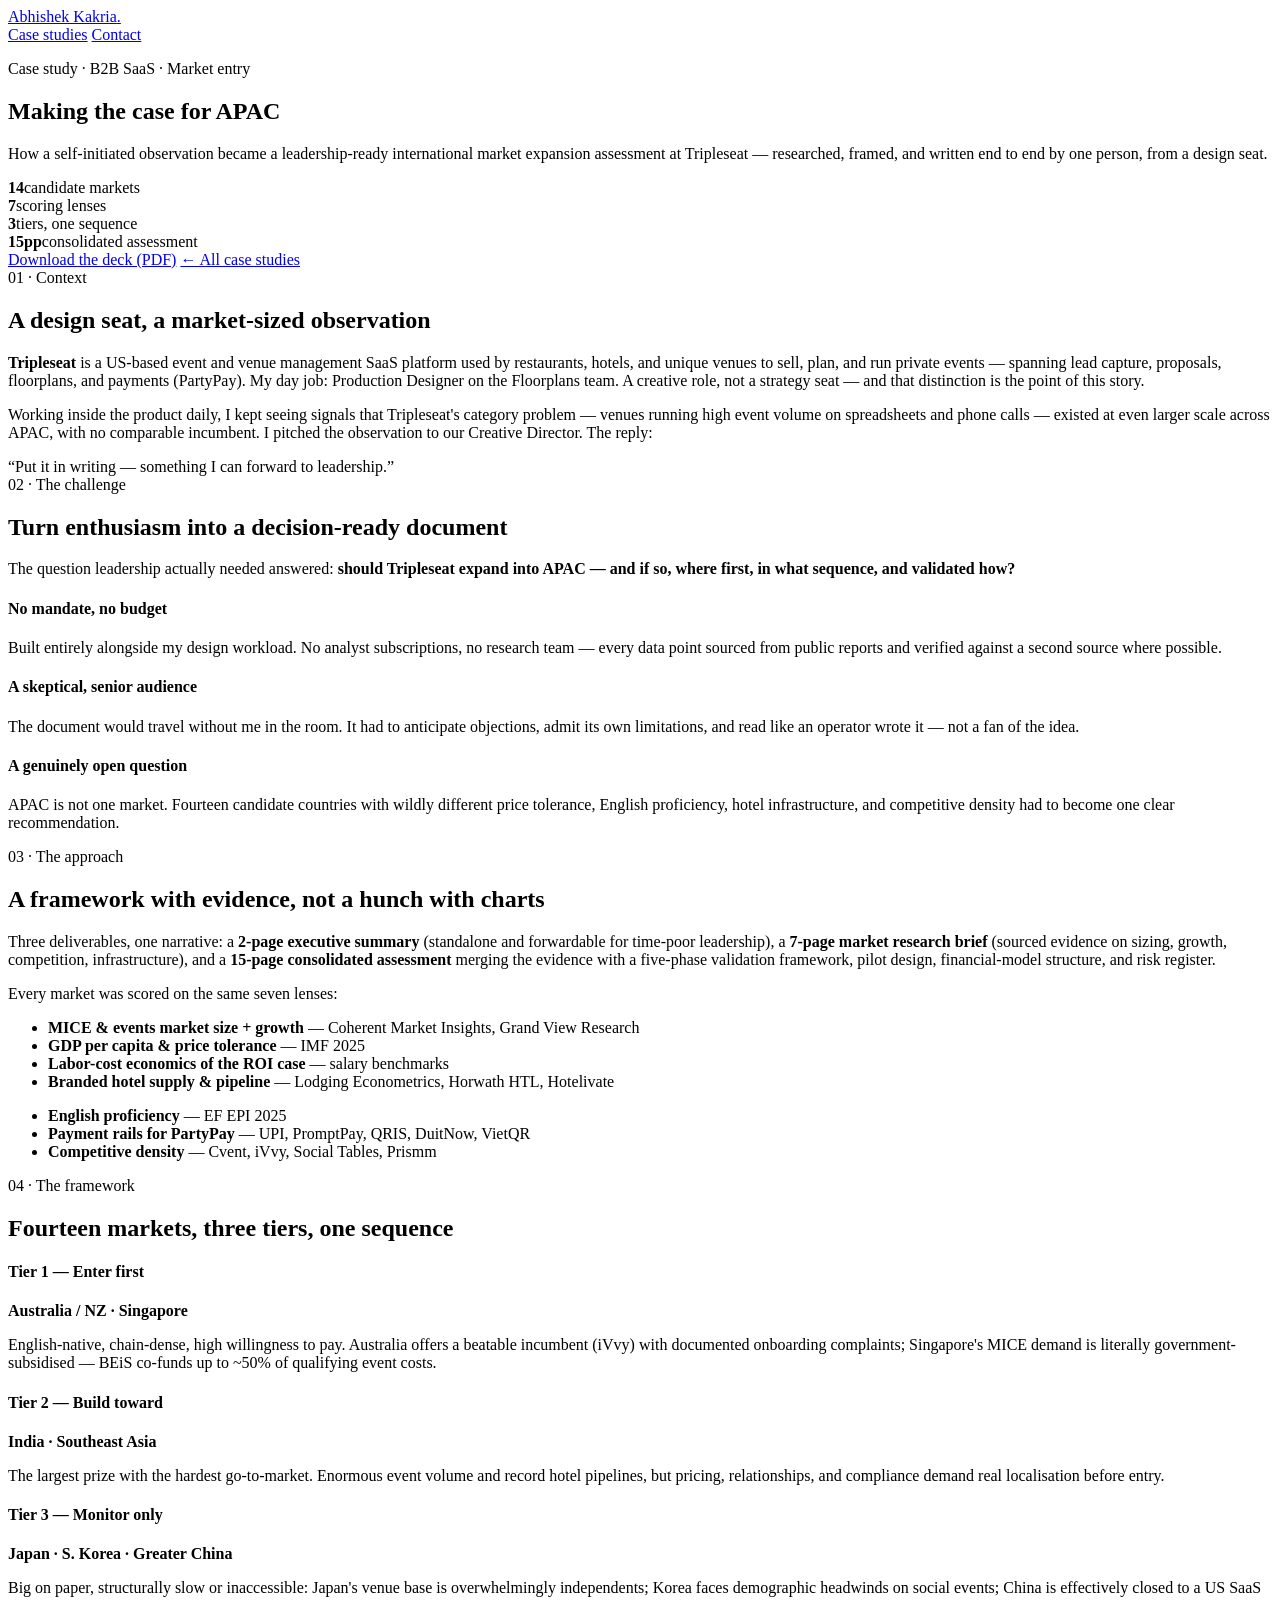
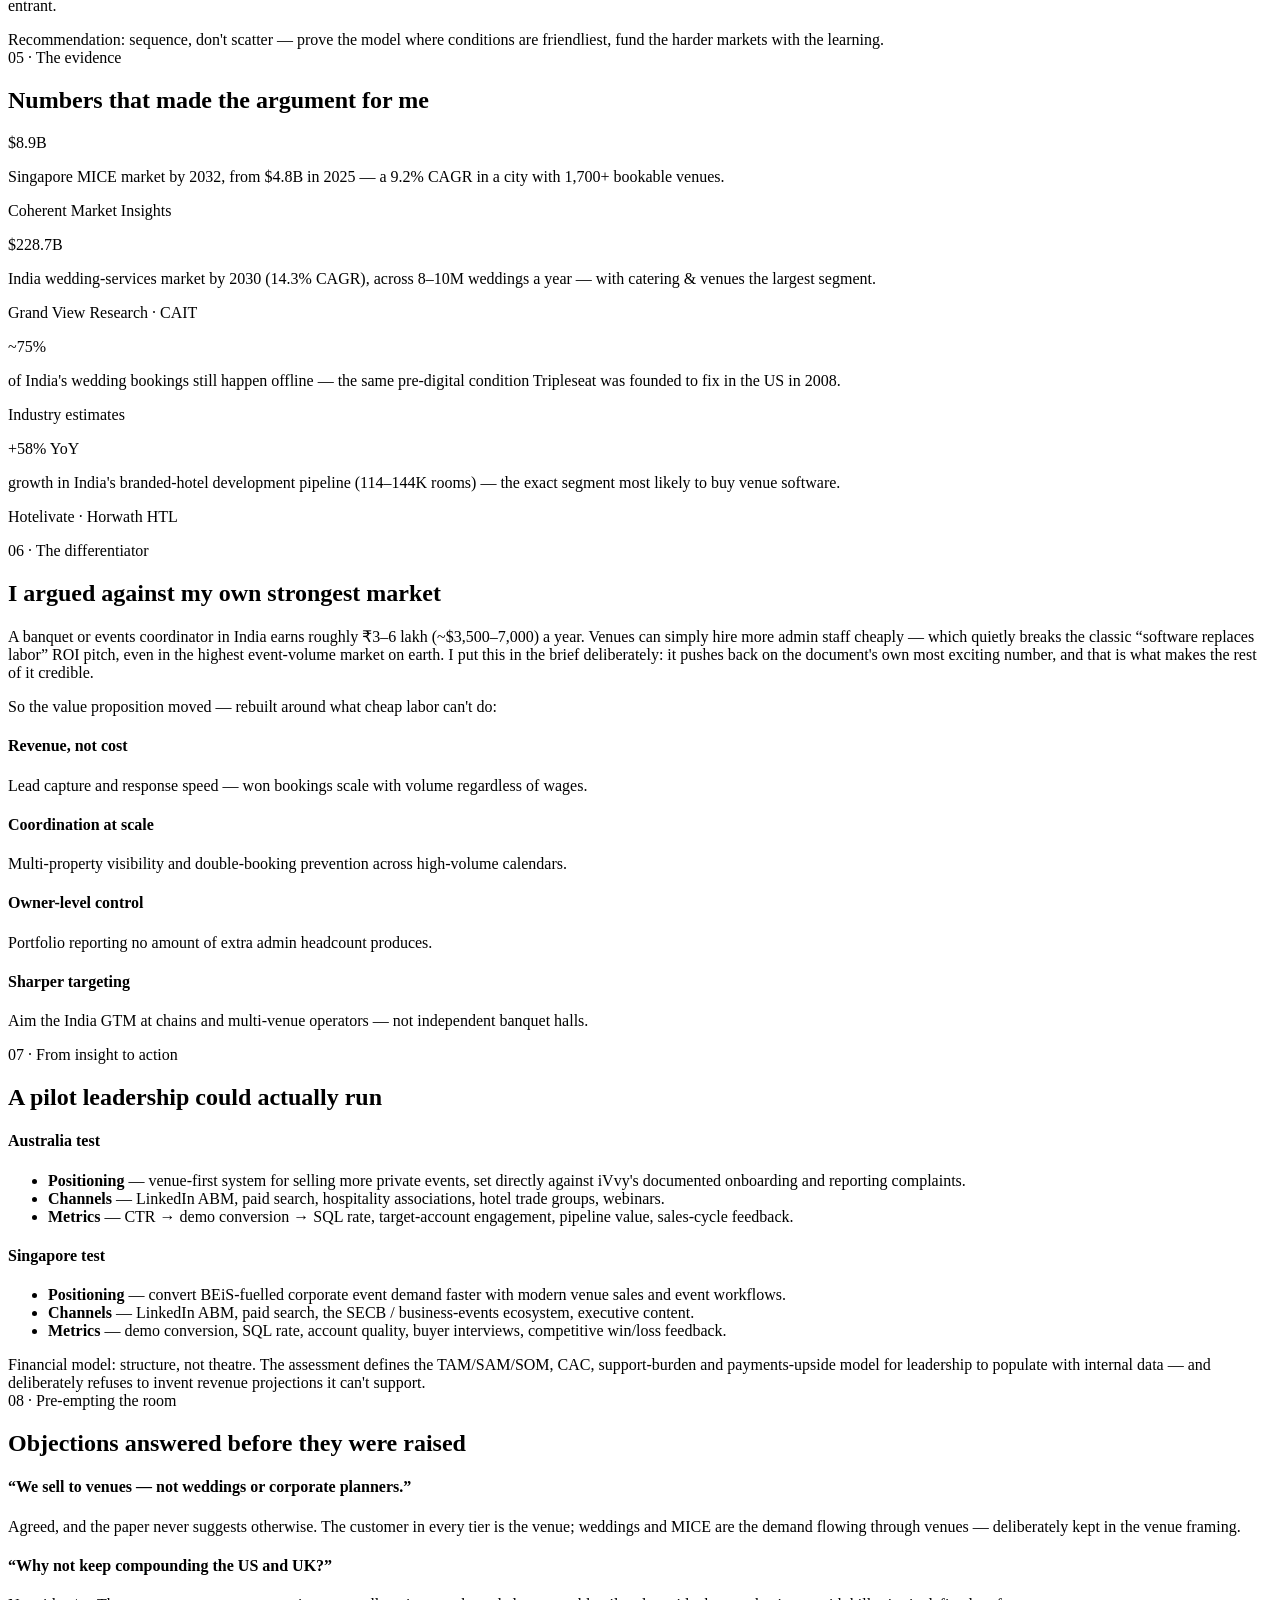
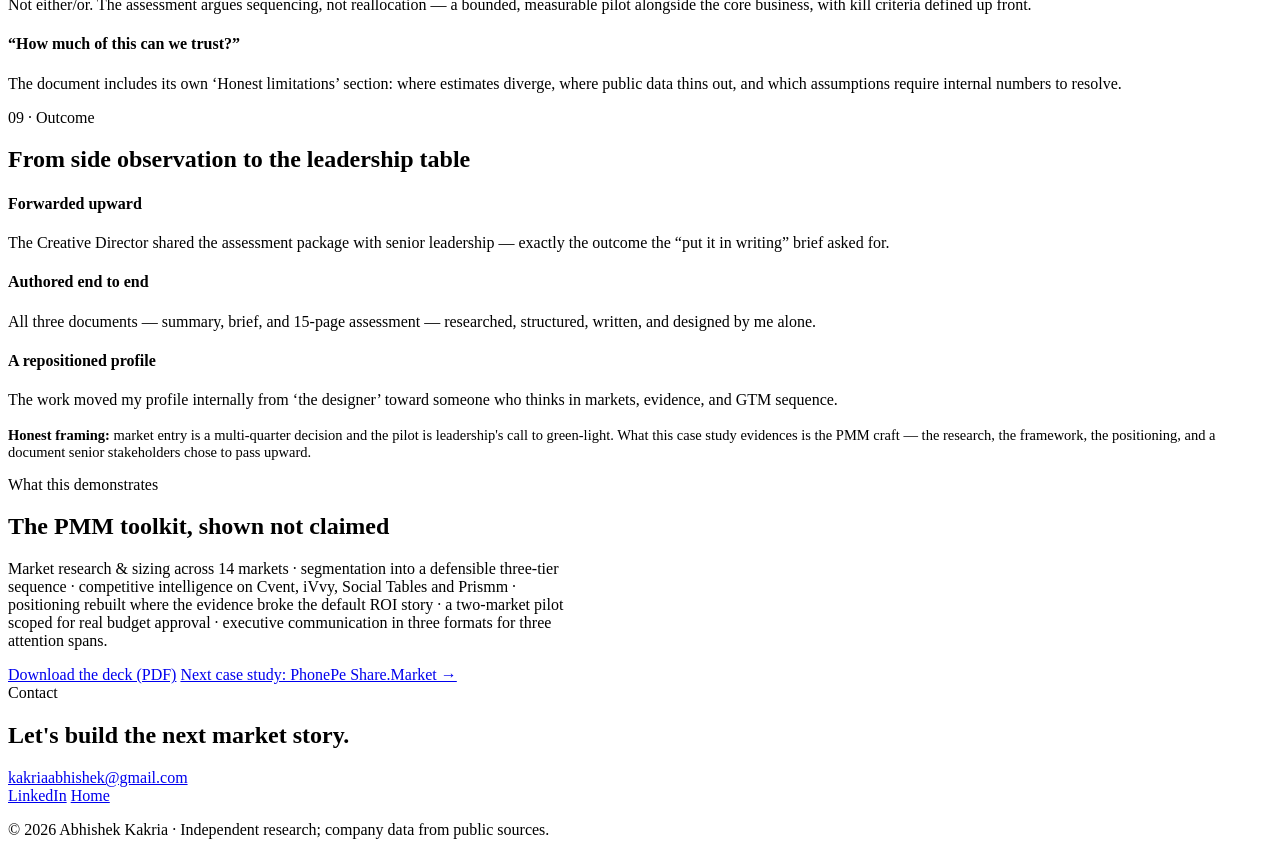
==== apac-expansion.html @ cd938153 "Add files via upload" ====
<!DOCTYPE html>
<html lang="en">
<head>
<meta charset="UTF-8" />
<meta name="viewport" content="width=device-width, initial-scale=1.0" />
<title>Making the Case for APAC — Case Study · Abhishek Kakria</title>
<meta name="description" content="How a self-initiated observation became a leadership-ready APAC market expansion assessment at Tripleseat — a product marketing case study." />
<link rel="preconnect" href="https://fonts.googleapis.com" />
<link rel="preconnect" href="https://fonts.gstatic.com" crossorigin />
<link href="https://fonts.googleapis.com/css2?family=Fraunces:ital,opsz,wght@0,9..144,500;0,9..144,600;0,9..144,700;1,9..144,500&family=Public+Sans:wght@400;600;700&display=swap" rel="stylesheet" />
<link rel="stylesheet" href="../css/style.css" />
</head>
<body class="apac-page">

<header class="site">
  <div class="wrap">
    <a class="wordmark" href="../index.html">Abhishek Kakria<span>.</span></a>
    <nav class="main" aria-label="Main">
      <a href="../index.html#work">Case studies</a>
      <a href="../index.html#contact">Contact</a>
    </nav>
  </div>
</header>

<main>

  <section class="cs-hero apac">
    <div class="wrap">
      <p class="eyebrow">Case study · B2B SaaS · Market entry</p>
      <h1>Making the case for APAC</h1>
      <p class="sub">
        How a self-initiated observation became a leadership-ready international market
        expansion assessment at Tripleseat — researched, framed, and written end to end
        by one person, from a design seat.
      </p>
      <div class="facts">
        <div><b>14</b><span>candidate markets</span></div>
        <div><b>7</b><span>scoring lenses</span></div>
        <div><b>3</b><span>tiers, one sequence</span></div>
        <div><b>15pp</b><span>consolidated assessment</span></div>
      </div>
    </div>
  </section>

  <div class="wrap cs-bar">
    <a class="btn solid" href="../assets/APAC_Expansion_Case_Study.pdf">Download the deck (PDF)</a>
    <a class="btn ghost" href="../index.html#work">← All case studies</a>
  </div>

  <section class="cs-section">
    <div class="wrap">
      <span class="eyebrow">01 · Context</span>
      <h2>A design seat, a market-sized observation</h2>
      <p>
        <strong>Tripleseat</strong> is a US-based event and venue management SaaS platform used by
        restaurants, hotels, and unique venues to sell, plan, and run private events —
        spanning lead capture, proposals, floorplans, and payments (PartyPay).
        My day job: Production Designer on the Floorplans team. A creative role,
        not a strategy seat — and that distinction is the point of this story.
      </p>
      <p>
        Working inside the product daily, I kept seeing signals that Tripleseat's category
        problem — venues running high event volume on spreadsheets and phone calls —
        existed at even larger scale across APAC, with no comparable incumbent.
        I pitched the observation to our Creative Director. The reply:
      </p>
      <div class="callout">“Put it in writing — something I can forward to leadership.”</div>
    </div>
  </section>

  <section class="cs-section">
    <div class="wrap">
      <span class="eyebrow">02 · The challenge</span>
      <h2>Turn enthusiasm into a decision-ready document</h2>
      <p>
        The question leadership actually needed answered: <strong>should Tripleseat expand into
        APAC — and if so, where first, in what sequence, and validated how?</strong>
      </p>
      <div class="grid-3">
        <div class="card">
          <h4>No mandate, no budget</h4>
          <p>Built entirely alongside my design workload. No analyst subscriptions, no research
          team — every data point sourced from public reports and verified against a second
          source where possible.</p>
        </div>
        <div class="card">
          <h4>A skeptical, senior audience</h4>
          <p>The document would travel without me in the room. It had to anticipate objections,
          admit its own limitations, and read like an operator wrote it — not a fan of the idea.</p>
        </div>
        <div class="card">
          <h4>A genuinely open question</h4>
          <p>APAC is not one market. Fourteen candidate countries with wildly different price
          tolerance, English proficiency, hotel infrastructure, and competitive density had to
          become one clear recommendation.</p>
        </div>
      </div>
    </div>
  </section>

  <section class="cs-section">
    <div class="wrap">
      <span class="eyebrow">03 · The approach</span>
      <h2>A framework with evidence, not a hunch with charts</h2>
      <p>
        Three deliverables, one narrative: a <strong>2-page executive summary</strong> (standalone and
        forwardable for time-poor leadership), a <strong>7-page market research brief</strong> (sourced
        evidence on sizing, growth, competition, infrastructure), and a <strong>15-page consolidated
        assessment</strong> merging the evidence with a five-phase validation framework, pilot design,
        financial-model structure, and risk register.
      </p>
      <p>Every market was scored on the same seven lenses:</p>
      <div class="grid-2">
        <div class="card"><ul>
          <li><strong>MICE &amp; events market size + growth</strong> — Coherent Market Insights, Grand View Research</li>
          <li><strong>GDP per capita &amp; price tolerance</strong> — IMF 2025</li>
          <li><strong>Labor-cost economics of the ROI case</strong> — salary benchmarks</li>
          <li><strong>Branded hotel supply &amp; pipeline</strong> — Lodging Econometrics, Horwath HTL, Hotelivate</li>
        </ul></div>
        <div class="card"><ul>
          <li><strong>English proficiency</strong> — EF EPI 2025</li>
          <li><strong>Payment rails for PartyPay</strong> — UPI, PromptPay, QRIS, DuitNow, VietQR</li>
          <li><strong>Competitive density</strong> — Cvent, iVvy, Social Tables, Prismm</li>
        </ul></div>
      </div>
    </div>
  </section>

  <section class="cs-section">
    <div class="wrap">
      <span class="eyebrow">04 · The framework</span>
      <h2>Fourteen markets, three tiers, one sequence</h2>
      <div class="grid-3">
        <div class="band t1">
          <h4>Tier 1 — Enter first</h4>
          <b>Australia / NZ · Singapore</b>
          <p>English-native, chain-dense, high willingness to pay. Australia offers a beatable
          incumbent (iVvy) with documented onboarding complaints; Singapore's MICE demand is
          literally government-subsidised — BEiS co-funds up to ~50% of qualifying event costs.</p>
        </div>
        <div class="band t2">
          <h4>Tier 2 — Build toward</h4>
          <b>India · Southeast Asia</b>
          <p>The largest prize with the hardest go-to-market. Enormous event volume and record
          hotel pipelines, but pricing, relationships, and compliance demand real localisation
          before entry.</p>
        </div>
        <div class="band t3">
          <h4>Tier 3 — Monitor only</h4>
          <b>Japan · S. Korea · Greater China</b>
          <p>Big on paper, structurally slow or inaccessible: Japan's venue base is overwhelmingly
          independents; Korea faces demographic headwinds on social events; China is effectively
          closed to a US SaaS entrant.</p>
        </div>
      </div>
      <div class="callout">
        Recommendation: sequence, don't scatter — prove the model where conditions are
        friendliest, fund the harder markets with the learning.
      </div>
    </div>
  </section>

  <section class="cs-section">
    <div class="wrap">
      <span class="eyebrow">05 · The evidence</span>
      <h2>Numbers that made the argument for me</h2>
      <div class="grid-2">
        <div class="card">
          <span class="k">$8.9B</span>
          <p>Singapore MICE market by 2032, from $4.8B in 2025 — a 9.2% CAGR in a city with
          1,700+ bookable venues.</p>
          <p class="src">Coherent Market Insights</p>
        </div>
        <div class="card">
          <span class="k">$228.7B</span>
          <p>India wedding-services market by 2030 (14.3% CAGR), across 8–10M weddings a year —
          with catering &amp; venues the largest segment.</p>
          <p class="src">Grand View Research · CAIT</p>
        </div>
        <div class="card">
          <span class="k">~75%</span>
          <p>of India's wedding bookings still happen offline — the same pre-digital condition
          Tripleseat was founded to fix in the US in 2008.</p>
          <p class="src">Industry estimates</p>
        </div>
        <div class="card">
          <span class="k">+58% YoY</span>
          <p>growth in India's branded-hotel development pipeline (114–144K rooms) — the exact
          segment most likely to buy venue software.</p>
          <p class="src">Hotelivate · Horwath HTL</p>
        </div>
      </div>
    </div>
  </section>

  <section class="cs-section">
    <div class="wrap">
      <span class="eyebrow">06 · The differentiator</span>
      <h2>I argued against my own strongest market</h2>
      <p>
        A banquet or events coordinator in India earns roughly ₹3–6 lakh (~$3,500–7,000) a year.
        Venues can simply hire more admin staff cheaply — which quietly breaks the classic
        “software replaces labor” ROI pitch, even in the highest event-volume market on earth.
        I put this in the brief deliberately: it pushes back on the document's own most exciting
        number, and that is what makes the rest of it credible.
      </p>
      <p>So the value proposition moved — rebuilt around what cheap labor can't do:</p>
      <div class="grid-2">
        <div class="card"><h4>Revenue, not cost</h4><p>Lead capture and response speed — won bookings scale with volume regardless of wages.</p></div>
        <div class="card"><h4>Coordination at scale</h4><p>Multi-property visibility and double-booking prevention across high-volume calendars.</p></div>
        <div class="card"><h4>Owner-level control</h4><p>Portfolio reporting no amount of extra admin headcount produces.</p></div>
        <div class="card"><h4>Sharper targeting</h4><p>Aim the India GTM at chains and multi-venue operators — not independent banquet halls.</p></div>
      </div>
    </div>
  </section>

  <section class="cs-section">
    <div class="wrap">
      <span class="eyebrow">07 · From insight to action</span>
      <h2>A pilot leadership could actually run</h2>
      <div class="grid-2">
        <div class="card">
          <h4>Australia test</h4>
          <ul>
            <li><strong>Positioning</strong> — venue-first system for selling more private events, set directly against iVvy's documented onboarding and reporting complaints.</li>
            <li><strong>Channels</strong> — LinkedIn ABM, paid search, hospitality associations, hotel trade groups, webinars.</li>
            <li><strong>Metrics</strong> — CTR → demo conversion → SQL rate, target-account engagement, pipeline value, sales-cycle feedback.</li>
          </ul>
        </div>
        <div class="card">
          <h4>Singapore test</h4>
          <ul>
            <li><strong>Positioning</strong> — convert BEiS-fuelled corporate event demand faster with modern venue sales and event workflows.</li>
            <li><strong>Channels</strong> — LinkedIn ABM, paid search, the SECB / business-events ecosystem, executive content.</li>
            <li><strong>Metrics</strong> — demo conversion, SQL rate, account quality, buyer interviews, competitive win/loss feedback.</li>
          </ul>
        </div>
      </div>
      <div class="callout">
        Financial model: structure, not theatre. The assessment defines the TAM/SAM/SOM, CAC,
        support-burden and payments-upside model for leadership to populate with internal data —
        and deliberately refuses to invent revenue projections it can't support.
      </div>
    </div>
  </section>

  <section class="cs-section">
    <div class="wrap">
      <span class="eyebrow">08 · Pre-empting the room</span>
      <h2>Objections answered before they were raised</h2>
      <div class="grid-3">
        <div class="card">
          <h4>“We sell to venues — not weddings or corporate planners.”</h4>
          <p>Agreed, and the paper never suggests otherwise. The customer in every tier is the
          venue; weddings and MICE are the demand flowing through venues — deliberately kept in
          the venue framing.</p>
        </div>
        <div class="card">
          <h4>“Why not keep compounding the US and UK?”</h4>
          <p>Not either/or. The assessment argues sequencing, not reallocation — a bounded,
          measurable pilot alongside the core business, with kill criteria defined up front.</p>
        </div>
        <div class="card">
          <h4>“How much of this can we trust?”</h4>
          <p>The document includes its own ‘Honest limitations’ section: where estimates diverge,
          where public data thins out, and which assumptions require internal numbers to resolve.</p>
        </div>
      </div>
    </div>
  </section>

  <section class="cs-section">
    <div class="wrap">
      <span class="eyebrow">09 · Outcome</span>
      <h2>From side observation to the leadership table</h2>
      <div class="grid-3">
        <div class="card"><h4>Forwarded upward</h4><p>The Creative Director shared the assessment package with senior leadership — exactly the outcome the “put it in writing” brief asked for.</p></div>
        <div class="card"><h4>Authored end to end</h4><p>All three documents — summary, brief, and 15-page assessment — researched, structured, written, and designed by me alone.</p></div>
        <div class="card"><h4>A repositioned profile</h4><p>The work moved my profile internally from ‘the designer’ toward someone who thinks in markets, evidence, and GTM sequence.</p></div>
      </div>
      <p style="margin-top:18px; font-size:14.5px;">
        <strong>Honest framing:</strong> market entry is a multi-quarter decision and the pilot is
        leadership's call to green-light. What this case study evidences is the PMM craft — the
        research, the framework, the positioning, and a document senior stakeholders chose to
        pass upward.
      </p>
    </div>
  </section>

  <section class="cs-close">
    <div class="wrap">
      <span class="eyebrow">What this demonstrates</span>
      <h2>The PMM toolkit, shown not claimed</h2>
      <p style="color:var(--ink-soft); max-width:70ch;">
        Market research &amp; sizing across 14 markets · segmentation into a defensible three-tier
        sequence · competitive intelligence on Cvent, iVvy, Social Tables and Prismm · positioning
        rebuilt where the evidence broke the default ROI story · a two-market pilot scoped for real
        budget approval · executive communication in three formats for three attention spans.
      </p>
      <div class="nav-next">
        <a class="btn solid" href="../assets/APAC_Expansion_Case_Study.pdf">Download the deck (PDF)</a>
        <a class="btn ghost" href="phonepe-sharemarket.html">Next case study: PhonePe Share.Market →</a>
      </div>
    </div>
  </section>

</main>

<footer class="site">
  <div class="wrap">
    <span class="eyebrow">Contact</span>
    <h2>Let's build the next market story.</h2>
    <a class="mail" href="mailto:kakriaabhishek@gmail.com">kakriaabhishek@gmail.com</a>
    <div class="links">
      <a href="https://linkedin.com/in/abhishekkakria">LinkedIn</a>
      <a href="../index.html">Home</a>
    </div>
    <p class="fine">© 2026 Abhishek Kakria · Independent research; company data from public sources.</p>
  </div>
</footer>

</body>
</html>
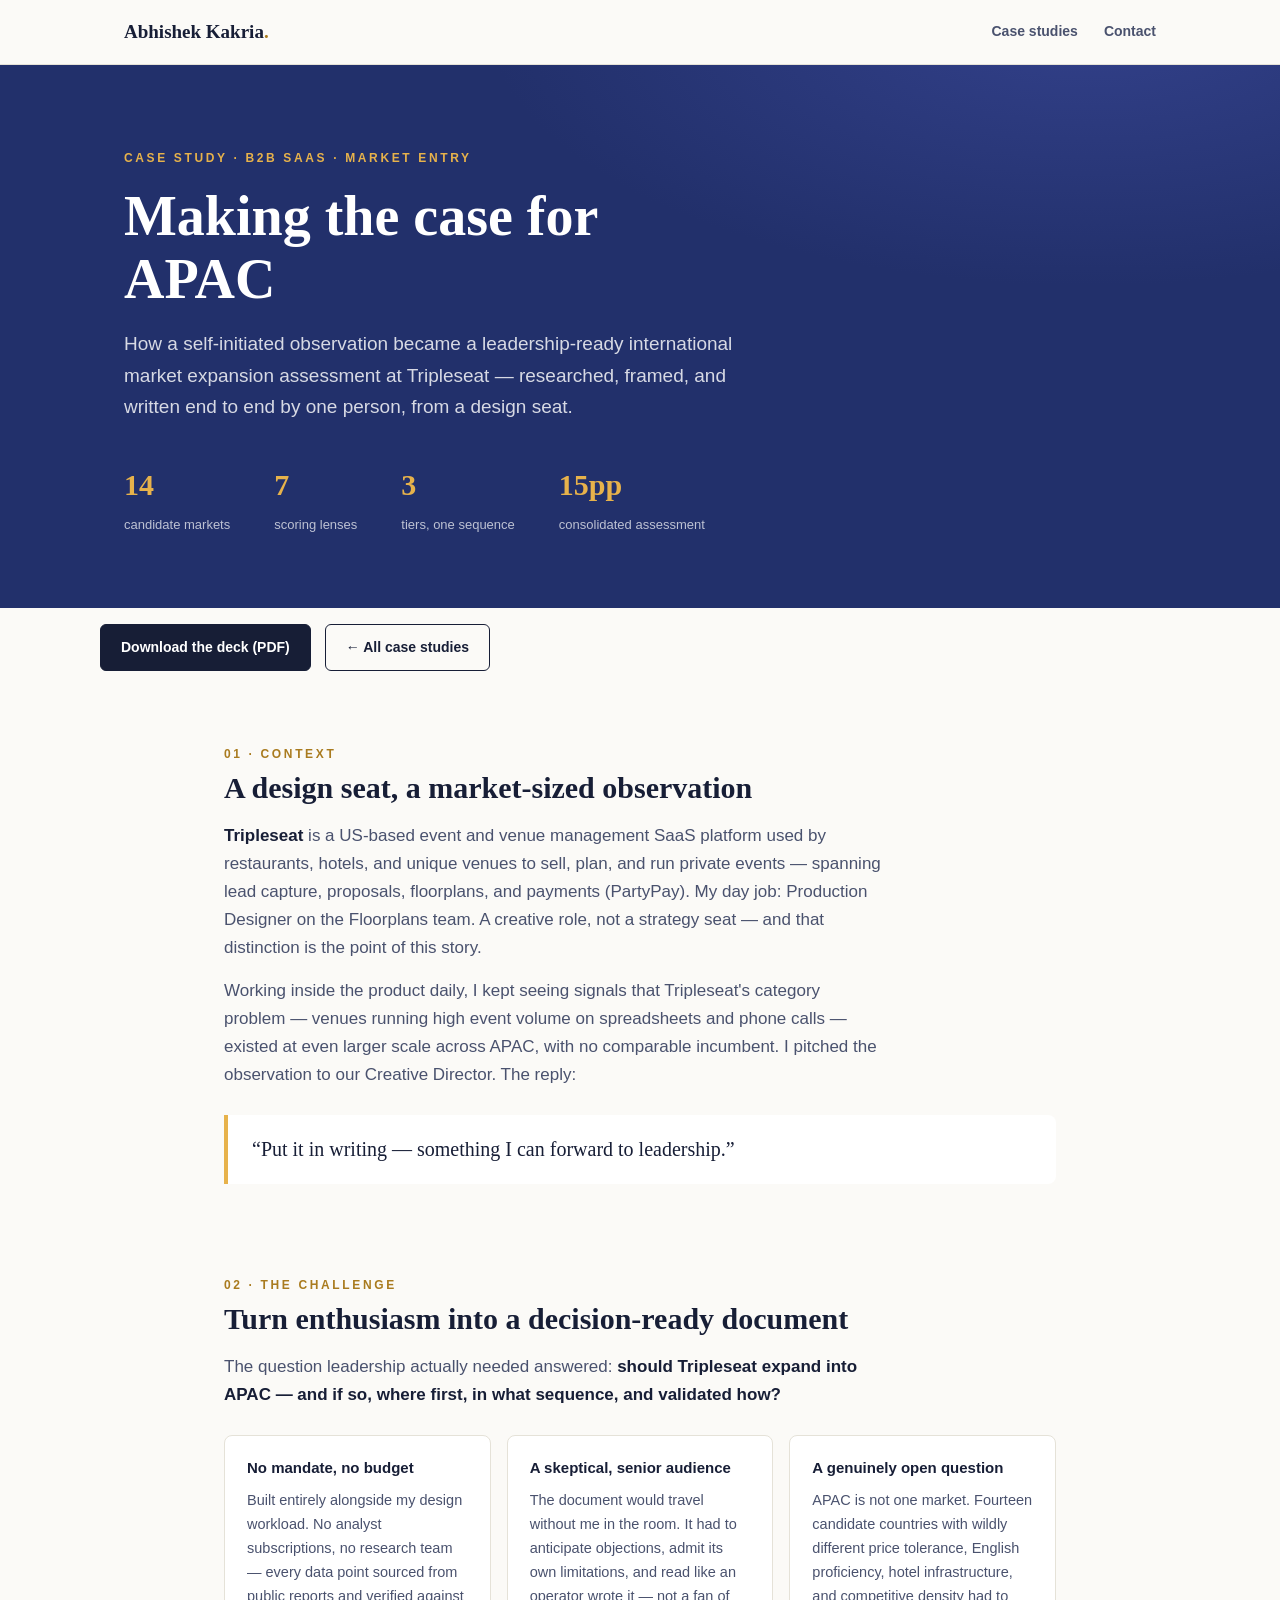
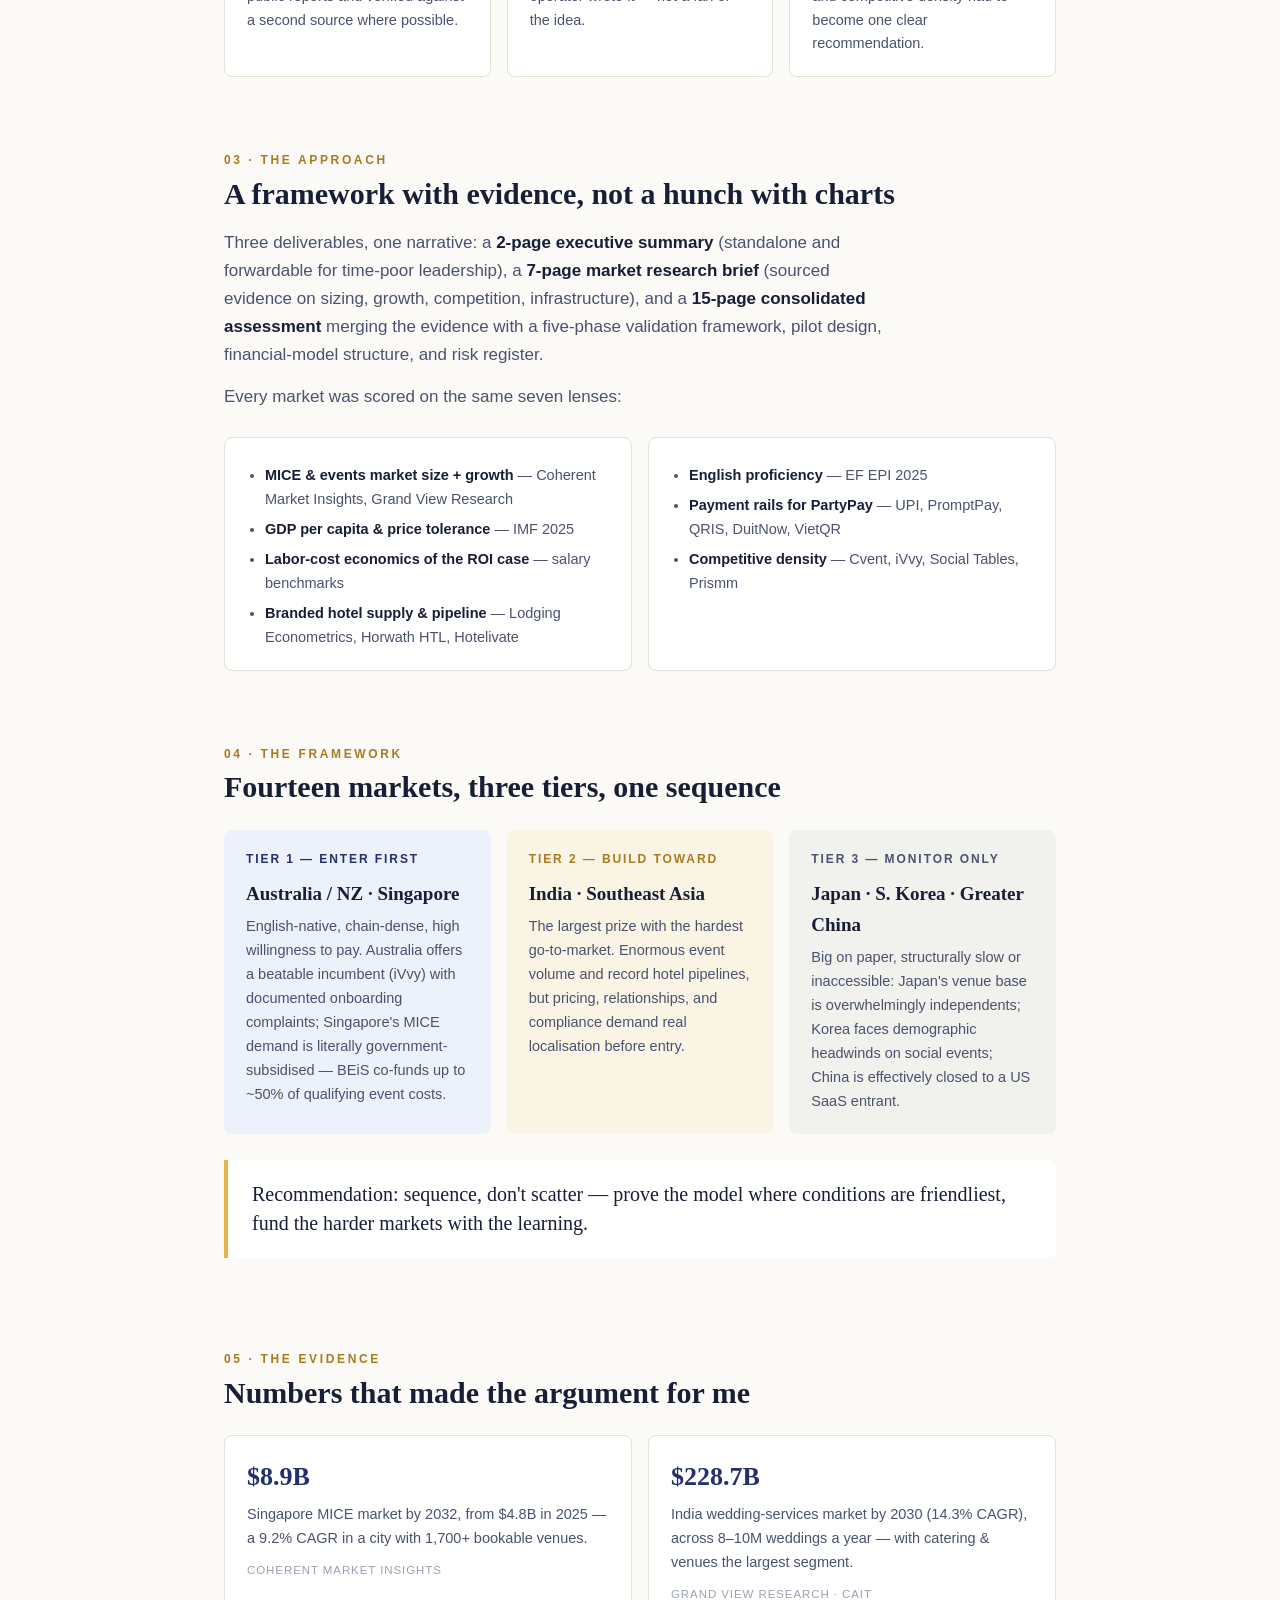
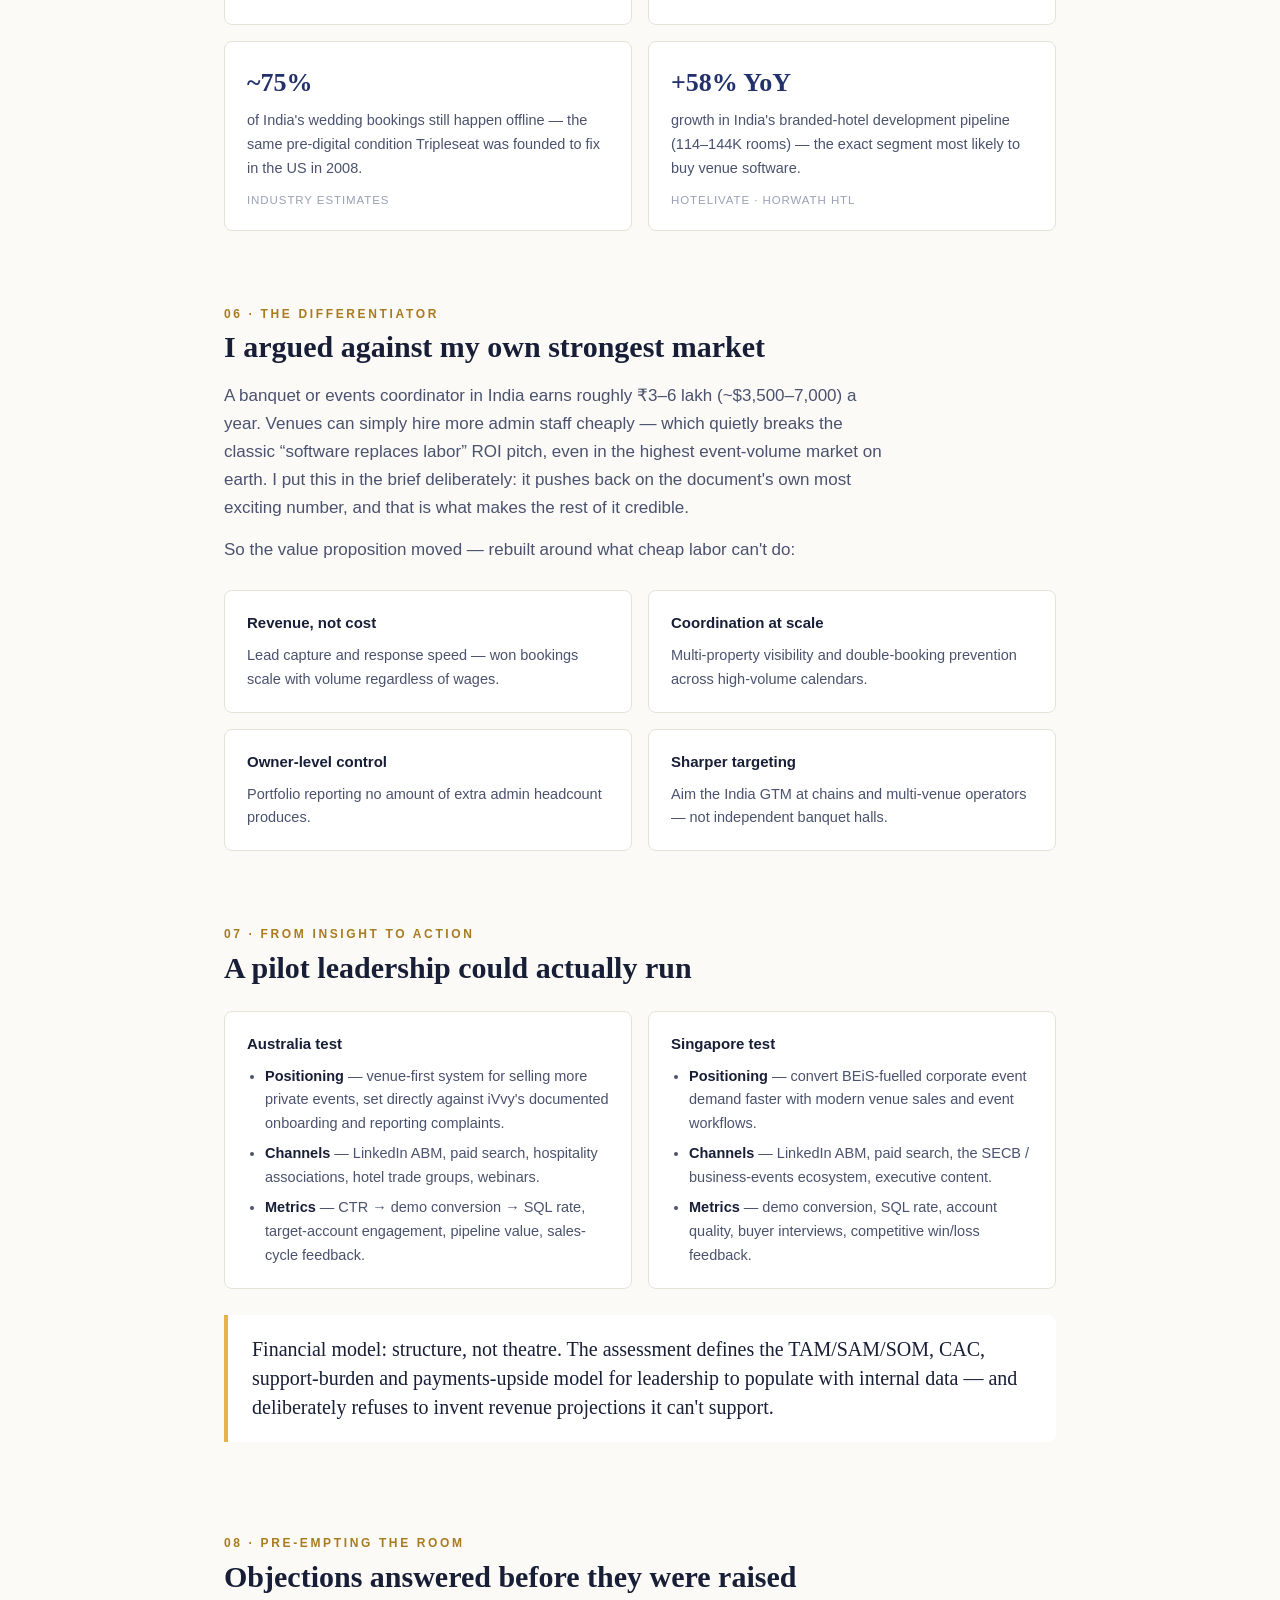
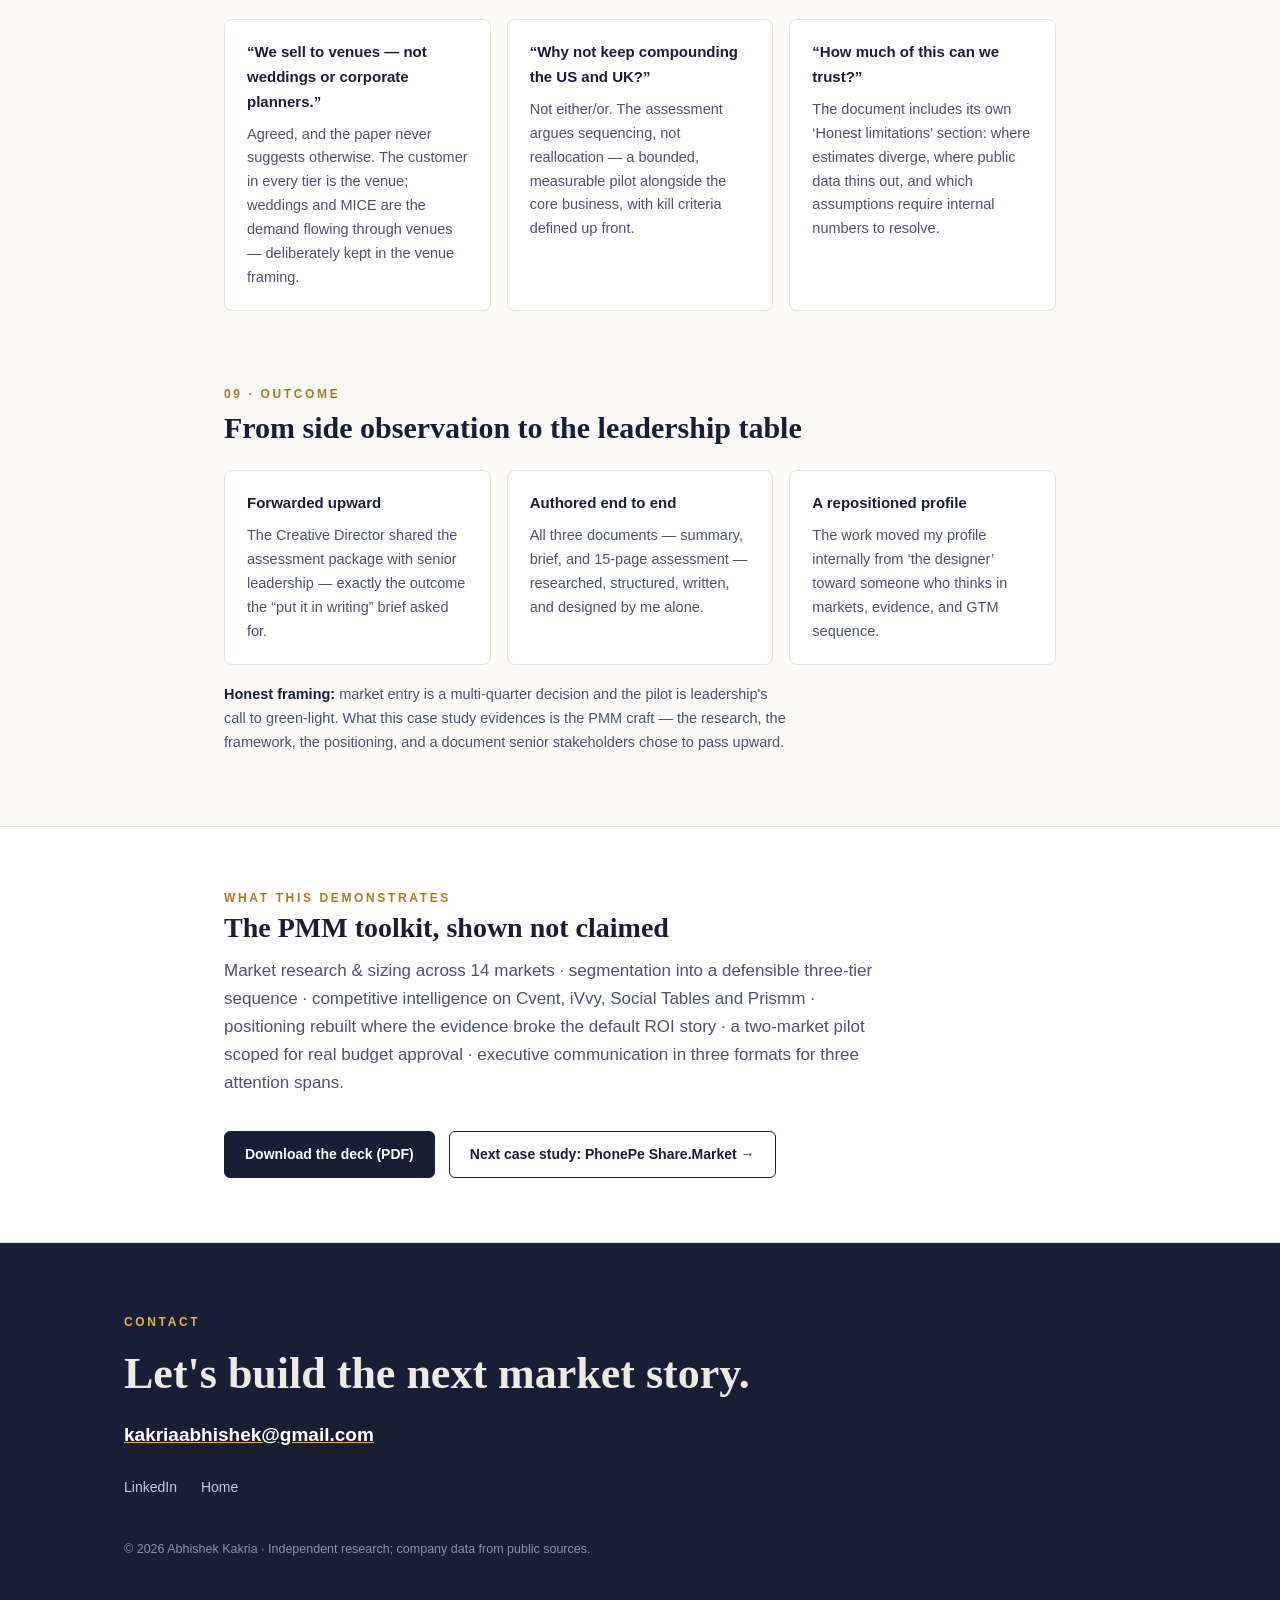
==== commit fd5c9433: "Add files via upload" ====
--- a/apac-expansion.html
+++ b/apac-expansion.html
@@ -8,16 +8,16 @@
 <link rel="preconnect" href="https://fonts.googleapis.com" />
 <link rel="preconnect" href="https://fonts.gstatic.com" crossorigin />
 <link href="https://fonts.googleapis.com/css2?family=Fraunces:ital,opsz,wght@0,9..144,500;0,9..144,600;0,9..144,700;1,9..144,500&family=Public+Sans:wght@400;600;700&display=swap" rel="stylesheet" />
-<link rel="stylesheet" href="../css/style.css" />
+<link rel="stylesheet" href="style.css" />
 </head>
 <body class="apac-page">
 
 <header class="site">
   <div class="wrap">
-    <a class="wordmark" href="../index.html">Abhishek Kakria<span>.</span></a>
+    <a class="wordmark" href="index.html">Abhishek Kakria<span>.</span></a>
     <nav class="main" aria-label="Main">
-      <a href="../index.html#work">Case studies</a>
-      <a href="../index.html#contact">Contact</a>
+      <a href="index.html#work">Case studies</a>
+      <a href="index.html#contact">Contact</a>
     </nav>
   </div>
 </header>
@@ -43,8 +43,8 @@
   </section>
 
   <div class="wrap cs-bar">
-    <a class="btn solid" href="../assets/APAC_Expansion_Case_Study.pdf">Download the deck (PDF)</a>
-    <a class="btn ghost" href="../index.html#work">← All case studies</a>
+    <a class="btn solid" href="APAC_Expansion_Case_Study.pdf">Download the deck (PDF)</a>
+    <a class="btn ghost" href="index.html#work">← All case studies</a>
   </div>
 
   <section class="cs-section">
@@ -298,7 +298,7 @@
         budget approval · executive communication in three formats for three attention spans.
       </p>
       <div class="nav-next">
-        <a class="btn solid" href="../assets/APAC_Expansion_Case_Study.pdf">Download the deck (PDF)</a>
+        <a class="btn solid" href="APAC_Expansion_Case_Study.pdf">Download the deck (PDF)</a>
         <a class="btn ghost" href="phonepe-sharemarket.html">Next case study: PhonePe Share.Market →</a>
       </div>
     </div>
@@ -313,7 +313,7 @@
     <a class="mail" href="mailto:kakriaabhishek@gmail.com">kakriaabhishek@gmail.com</a>
     <div class="links">
       <a href="https://linkedin.com/in/abhishekkakria">LinkedIn</a>
-      <a href="../index.html">Home</a>
+      <a href="index.html">Home</a>
     </div>
     <p class="fine">© 2026 Abhishek Kakria · Independent research; company data from public sources.</p>
   </div>
--- a/style.css
+++ b/style.css
@@ -0,0 +1,374 @@
+/* ==========================================================
+   Abhishek Kakria — PMM Portfolio
+   Shell: ink on warm paper. Each case study keeps the palette
+   of its own deck, presented like bound dossiers on a desk.
+   ========================================================== */
+
+:root {
+  --paper: #FBFAF7;
+  --ink: #171E36;
+  --ink-soft: #4A526E;
+  --line: #E5E2D8;
+  --gold: #A97B1F;
+
+  /* APAC dossier */
+  --apac-deep: #22306B;
+  --apac-gold: #E7B24B;
+  --apac-tint: #EDF1FB;
+
+  /* PhonePe dossier */
+  --pp-deep: #2A1747;
+  --pp-violet: #8B5CF6;
+  --pp-green: #1FB981;
+  --pp-tint: #F4EFFB;
+
+  /* SolarVista dossier */
+  --sv-deep: #7A3E0E;
+  --sv-amber: #E8912E;
+  --sv-tint: #FBF1E3;
+
+  --display: "Fraunces", Georgia, "Times New Roman", serif;
+  --body: "Public Sans", "Inter", -apple-system, "Segoe UI", sans-serif;
+
+  --max: 1080px;
+}
+
+* { box-sizing: border-box; margin: 0; padding: 0; }
+
+html { scroll-behavior: smooth; }
+@media (prefers-reduced-motion: reduce) {
+  html { scroll-behavior: auto; }
+  * { animation: none !important; transition: none !important; }
+}
+
+body {
+  background: var(--paper);
+  color: var(--ink);
+  font-family: var(--body);
+  font-size: 17px;
+  line-height: 1.65;
+  -webkit-font-smoothing: antialiased;
+}
+
+a { color: inherit; }
+a:focus-visible, button:focus-visible {
+  outline: 3px solid var(--gold);
+  outline-offset: 3px;
+  border-radius: 2px;
+}
+
+.wrap { max-width: var(--max); margin: 0 auto; padding: 0 24px; }
+
+/* ---------- Type roles ---------- */
+
+.eyebrow {
+  font-size: 12px;
+  font-weight: 700;
+  letter-spacing: 0.22em;
+  text-transform: uppercase;
+  color: var(--gold);
+}
+
+h1, h2, h3 { font-family: var(--display); font-weight: 600; line-height: 1.12; }
+
+.lede { font-size: 20px; color: var(--ink-soft); max-width: 640px; }
+
+/* ---------- Header / nav ---------- */
+
+header.site {
+  border-bottom: 1px solid var(--line);
+  background: var(--paper);
+  position: sticky; top: 0; z-index: 20;
+}
+header.site .wrap {
+  display: flex; align-items: center; justify-content: space-between;
+  height: 64px;
+}
+.wordmark {
+  font-family: var(--display);
+  font-size: 19px; font-weight: 700; text-decoration: none;
+}
+.wordmark span { color: var(--gold); }
+nav.main { display: flex; gap: 26px; }
+nav.main a {
+  text-decoration: none; font-size: 14px; font-weight: 600;
+  color: var(--ink-soft);
+}
+nav.main a:hover { color: var(--ink); }
+
+/* ---------- Hero (home) ---------- */
+
+.hero { padding: 88px 0 72px; border-bottom: 1px solid var(--line); }
+.hero h1 {
+  font-size: clamp(40px, 6vw, 64px);
+  letter-spacing: -0.01em;
+  max-width: 15ch;
+  margin: 18px 0 22px;
+}
+.hero h1 em { font-style: italic; color: var(--gold); }
+.hero .meta {
+  display: flex; flex-wrap: wrap; gap: 10px 28px;
+  margin-top: 34px; font-size: 14px; color: var(--ink-soft);
+}
+.hero .meta strong { color: var(--ink); font-weight: 700; }
+
+/* ---------- Dossier cards (signature element) ---------- */
+
+.cases { padding: 76px 0; }
+.cases > .wrap > .eyebrow { display: block; margin-bottom: 8px; }
+.cases h2 { font-size: 34px; margin-bottom: 42px; }
+
+.dossier {
+  display: grid;
+  grid-template-columns: 14px 1fr;
+  border: 1px solid var(--line);
+  border-radius: 10px;
+  overflow: hidden;
+  background: #fff;
+  margin-bottom: 34px;
+  text-decoration: none;
+  transition: transform .18s ease, box-shadow .18s ease;
+}
+.dossier:hover {
+  transform: translateY(-3px);
+  box-shadow: 0 14px 34px rgba(23, 30, 54, .10);
+}
+.dossier .spine { background: var(--ink); }
+.dossier.apac .spine { background: linear-gradient(180deg, var(--apac-deep) 70%, var(--apac-gold)); }
+.dossier.phonepe .spine { background: linear-gradient(180deg, var(--pp-deep) 70%, var(--pp-green)); }
+.dossier.solar .spine { background: linear-gradient(180deg, var(--sv-deep) 70%, var(--sv-amber)); }
+
+.dossier .body { padding: 34px 36px 30px; }
+.dossier .tag {
+  display: inline-block; font-size: 11px; font-weight: 700;
+  letter-spacing: .18em; text-transform: uppercase;
+  padding: 5px 10px; border-radius: 4px; margin-bottom: 16px;
+}
+.dossier.apac .tag { background: var(--apac-tint); color: var(--apac-deep); }
+.dossier.phonepe .tag { background: var(--pp-tint); color: var(--pp-deep); }
+.dossier.solar .tag { background: var(--sv-tint); color: var(--sv-deep); }
+
+.dossier h3 { font-size: 27px; margin-bottom: 10px; }
+.dossier p.sub { color: var(--ink-soft); max-width: 62ch; }
+
+.dossier .stats {
+  display: flex; flex-wrap: wrap; gap: 8px 34px;
+  margin-top: 22px; padding-top: 18px; border-top: 1px dashed var(--line);
+}
+.dossier .stats div { font-size: 13px; color: var(--ink-soft); }
+.dossier .stats b {
+  display: block; font-family: var(--display);
+  font-size: 21px; color: var(--ink); font-weight: 700;
+}
+.dossier .open {
+  margin-top: 20px; font-size: 14px; font-weight: 700;
+}
+.dossier.apac .open { color: var(--apac-deep); }
+.dossier.phonepe .open { color: var(--pp-deep); }
+.dossier.solar .open { color: var(--sv-deep); }
+
+.dossier.wip { opacity: .92; }
+.dossier.wip .open { color: var(--ink-soft); font-weight: 600; }
+
+/* ---------- Secondary sections ---------- */
+
+.split {
+  padding: 70px 0; border-top: 1px solid var(--line);
+}
+.split .wrap { display: grid; grid-template-columns: 280px 1fr; gap: 48px; }
+.split h2 { font-size: 26px; margin-top: 8px; }
+.split p + p { margin-top: 14px; }
+.split .muted { color: var(--ink-soft); }
+.chip-row { display: flex; flex-wrap: wrap; gap: 10px; margin-top: 18px; }
+.chip {
+  font-size: 13px; font-weight: 600; color: var(--ink-soft);
+  border: 1px solid var(--line); border-radius: 999px;
+  padding: 6px 14px; background: #fff;
+}
+
+/* ---------- Footer ---------- */
+
+footer.site {
+  border-top: 1px solid var(--line);
+  padding: 64px 0 72px; background: var(--ink); color: #EDEBE3;
+}
+footer.site .eyebrow { color: var(--apac-gold); }
+footer.site h2 { font-size: clamp(30px, 4.5vw, 44px); margin: 14px 0 20px; }
+footer.site a.mail {
+  font-size: 19px; font-weight: 700; color: #fff;
+  text-decoration-color: var(--apac-gold);
+}
+footer.site .links { margin-top: 26px; display: flex; gap: 24px; flex-wrap: wrap; }
+footer.site .links a { font-size: 14px; color: #C9CBD6; text-decoration: none; }
+footer.site .links a:hover { color: #fff; }
+footer.site .fine { margin-top: 40px; font-size: 12.5px; color: #8E93A6; }
+
+/* ==========================================================
+   Case study pages
+   ========================================================== */
+
+.cs-hero { color: #fff; padding: 84px 0 70px; }
+.cs-hero.apac { background: radial-gradient(1100px 500px at 85% -10%, #33418B 0%, var(--apac-deep) 55%); }
+.cs-hero.phonepe { background: radial-gradient(1100px 500px at 85% -10%, #3D2364 0%, var(--pp-deep) 55%); }
+.cs-hero .eyebrow { color: rgba(255,255,255,.75); }
+.cs-hero.apac .eyebrow { color: var(--apac-gold); }
+.cs-hero.phonepe .eyebrow { color: var(--pp-green); }
+.cs-hero h1 { font-size: clamp(34px, 5.4vw, 56px); margin: 16px 0 18px; max-width: 20ch; }
+.cs-hero p.sub { font-size: 19px; color: rgba(255,255,255,.82); max-width: 62ch; }
+.cs-hero .facts {
+  display: flex; flex-wrap: wrap; gap: 12px 44px; margin-top: 38px;
+}
+.cs-hero .facts b {
+  display: block; font-family: var(--display); font-size: 30px; font-weight: 700;
+}
+.cs-hero.apac .facts b { color: var(--apac-gold); }
+.cs-hero.phonepe .facts b { color: var(--pp-green); }
+.cs-hero .facts span { font-size: 13px; color: rgba(255,255,255,.7); }
+
+.cs-bar {
+  display: flex; flex-wrap: wrap; gap: 14px; align-items: center;
+  padding: 16px 0;
+}
+.btn {
+  display: inline-block; text-decoration: none; font-weight: 700; font-size: 14px;
+  padding: 11px 20px; border-radius: 6px; border: 1.5px solid var(--ink);
+}
+.btn.solid { background: var(--ink); color: #fff; }
+.btn.ghost { color: var(--ink); background: transparent; }
+.btn:hover { opacity: .88; }
+
+/* Sections */
+
+.cs-section { padding: 58px 0 8px; }
+.cs-section .wrap { max-width: 880px; }
+.cs-section .eyebrow { display: block; margin-bottom: 6px; }
+.cs-section h2 { font-size: 30px; margin-bottom: 18px; }
+.cs-section p { color: var(--ink-soft); max-width: 70ch; }
+.cs-section p + p { margin-top: 14px; }
+.cs-section p strong, .cs-section li strong { color: var(--ink); }
+
+.callout {
+  border-left: 4px solid var(--gold);
+  background: #fff; border-radius: 0 8px 8px 0;
+  padding: 20px 24px; margin: 26px 0;
+  font-family: var(--display); font-size: 20px; line-height: 1.45;
+}
+.apac-page .callout { border-color: var(--apac-gold); }
+.pp-page .callout { border-color: var(--pp-violet); }
+
+.grid-3 { display: grid; grid-template-columns: repeat(3, 1fr); gap: 16px; margin: 26px 0 8px; }
+.grid-2 { display: grid; grid-template-columns: repeat(2, 1fr); gap: 16px; margin: 26px 0 8px; }
+.card {
+  background: #fff; border: 1px solid var(--line); border-radius: 8px;
+  padding: 20px 22px;
+}
+.card h4 { font-family: var(--body); font-size: 15px; font-weight: 700; margin-bottom: 8px; }
+.card p, .card li { font-size: 14.5px; color: var(--ink-soft); }
+.card ul { padding-left: 18px; margin-top: 6px; }
+.card li + li { margin-top: 6px; }
+.card .k {
+  font-family: var(--display); font-size: 26px; font-weight: 700; color: var(--ink);
+  display: block; margin-bottom: 4px;
+}
+.apac-page .card .k { color: var(--apac-deep); }
+.pp-page .card .k { color: var(--pp-deep); }
+.card .src { font-size: 11.5px; letter-spacing: .08em; text-transform: uppercase; color: #9AA0B4; margin-top: 10px; }
+
+/* Tier / pillar bands */
+.band { border-radius: 8px; padding: 20px 22px; }
+.band h4 { font-size: 12px; letter-spacing: .16em; text-transform: uppercase; margin-bottom: 8px; }
+.band p { font-size: 14.5px; }
+.apac-page .band.t1 { background: var(--apac-tint); }
+.apac-page .band.t1 h4 { color: var(--apac-deep); }
+.apac-page .band.t2 { background: #FaF4E4; }
+.apac-page .band.t2 h4 { color: var(--gold); }
+.apac-page .band.t3 { background: #F1F1EE; }
+.apac-page .band.t3 h4 { color: var(--ink-soft); }
+.band b { display: block; font-family: var(--display); font-size: 19px; margin-bottom: 6px; color: var(--ink); }
+
+.pp-page .band.p1 { background: var(--pp-tint); }
+.pp-page .band.p1 h4 { color: var(--pp-deep); }
+.pp-page .band.p2 { background: #ECFAF3; }
+.pp-page .band.p2 h4 { color: #0E7A57; }
+.pp-page .band.p3 { background: #F1F1EE; }
+.pp-page .band.p3 h4 { color: var(--ink-soft); }
+
+/* Simple data table */
+.tbl { width: 100%; border-collapse: collapse; margin: 26px 0 8px; background: #fff; border: 1px solid var(--line); border-radius: 8px; overflow: hidden; font-size: 14px; }
+.tbl th { text-align: left; font-size: 11.5px; letter-spacing: .12em; text-transform: uppercase; color: var(--ink-soft); padding: 12px 14px; border-bottom: 1px solid var(--line); background: #F6F5F0; }
+.tbl td { padding: 11px 14px; border-bottom: 1px solid var(--line); color: var(--ink-soft); vertical-align: top; }
+.tbl tr:last-child td { border-bottom: none; }
+.tbl td b { color: var(--ink); }
+.tbl .hl td { background: #FCF7EA; }
+.pp-page .tbl .hl td { background: var(--pp-tint); }
+
+/* Persona cards */
+.persona h4 { font-family: var(--display); font-size: 19px; font-weight: 700; }
+.persona .who { font-size: 12.5px; color: #9AA0B4; margin-bottom: 12px; }
+.persona dt { font-size: 11px; letter-spacing: .14em; text-transform: uppercase; color: var(--pp-violet); font-weight: 700; margin-top: 10px; }
+.persona dd { font-size: 14px; color: var(--ink-soft); }
+
+/* Takeaway strip + next/prev */
+.cs-close { margin: 64px 0 0; padding: 56px 0 64px; background: #fff; border-top: 1px solid var(--line); }
+.cs-close .wrap { max-width: 880px; }
+.cs-close h2 { font-size: 28px; margin-bottom: 14px; }
+.cs-close .nav-next {
+  margin-top: 34px; display: flex; gap: 14px; flex-wrap: wrap;
+}
+
+/* ---------- Responsive ---------- */
+
+@media (max-width: 860px) {
+  .split .wrap { grid-template-columns: 1fr; gap: 18px; }
+  .grid-3 { grid-template-columns: 1fr; }
+  .grid-2 { grid-template-columns: 1fr; }
+  .hero { padding: 64px 0 54px; }
+  nav.main { gap: 16px; }
+  .tbl { display: block; overflow-x: auto; }
+}
+
+/* ==========================================================
+   SolarVista3D master case study page
+   ========================================================== */
+
+.cs-hero.solar { background: radial-gradient(1100px 500px at 85% -10%, #A05516 0%, var(--sv-deep) 55%); }
+.cs-hero.solar .eyebrow { color: var(--sv-amber); }
+.cs-hero.solar .facts b { color: var(--sv-amber); }
+
+.sv-page .callout { border-color: var(--sv-amber); }
+.sv-page .card .k { color: var(--sv-deep); }
+.sv-page .tbl .hl td { background: var(--sv-tint); }
+
+.sv-page .band.s1 { background: var(--sv-tint); }
+.sv-page .band.s1 h4 { color: var(--sv-deep); }
+.sv-page .band.s2 { background: #F3F6EC; }
+.sv-page .band.s2 h4 { color: #4E6B1F; }
+.sv-page .band.s3 { background: #F1F1EE; }
+.sv-page .band.s3 h4 { color: var(--ink-soft); }
+
+/* Part dividers for the long-form master study */
+.part {
+  margin-top: 56px; padding: 26px 0 4px;
+  border-top: 3px solid var(--ink);
+}
+.part .wrap { max-width: 880px; }
+.part .part-label {
+  font-size: 12px; font-weight: 700; letter-spacing: .24em;
+  text-transform: uppercase; color: var(--sv-deep);
+}
+.part h2.part-title { font-size: 24px; margin-top: 6px; color: var(--ink-soft); font-weight: 500; font-style: italic; }
+
+/* Numbered workflow list */
+.flow { counter-reset: step; margin: 26px 0 8px; padding: 0; list-style: none; display: grid; grid-template-columns: repeat(2, 1fr); gap: 12px; }
+.flow li {
+  counter-increment: step; background: #fff; border: 1px solid var(--line);
+  border-radius: 8px; padding: 14px 16px 14px 52px; position: relative;
+  font-size: 14.5px; color: var(--ink-soft);
+}
+.flow li::before {
+  content: counter(step, decimal-leading-zero);
+  position: absolute; left: 14px; top: 13px;
+  font-family: var(--display); font-weight: 700; font-size: 17px; color: var(--sv-amber);
+}
+.flow li b { color: var(--ink); }
+@media (max-width: 860px) { .flow { grid-template-columns: 1fr; } }
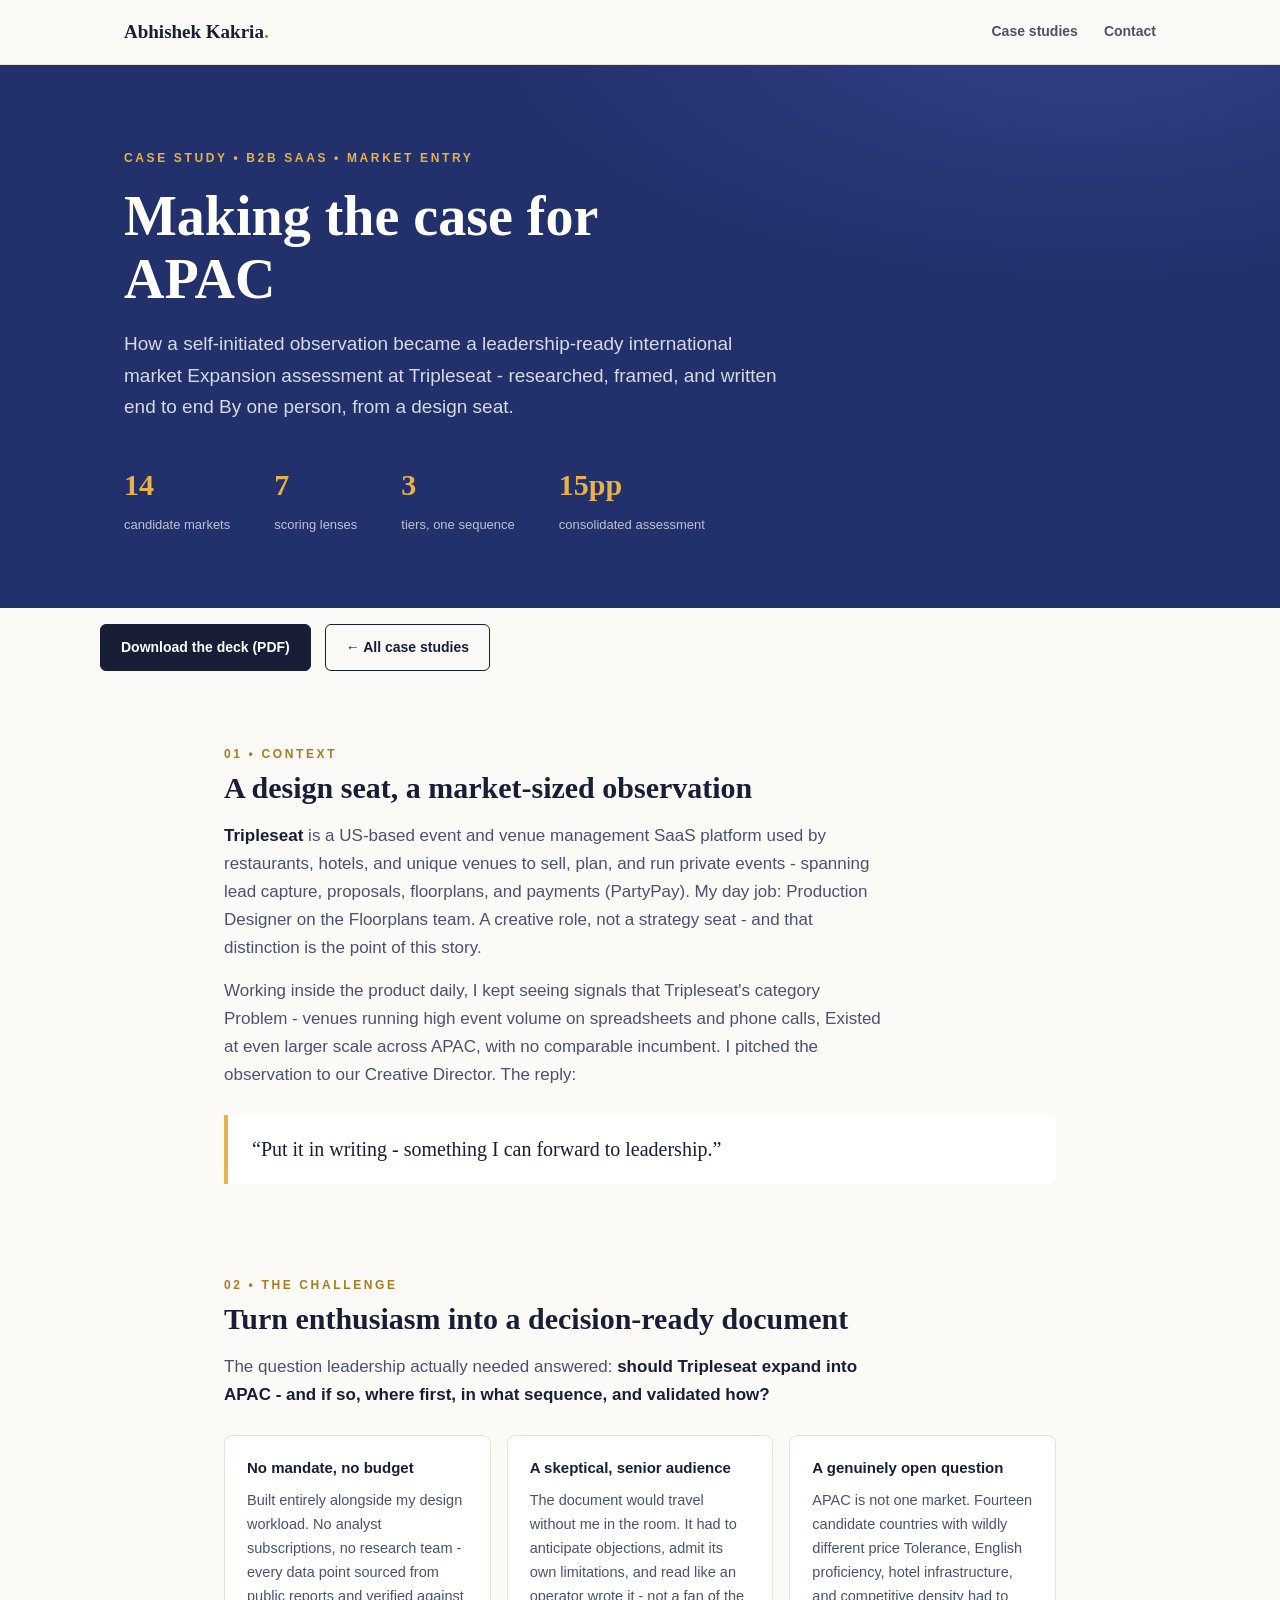
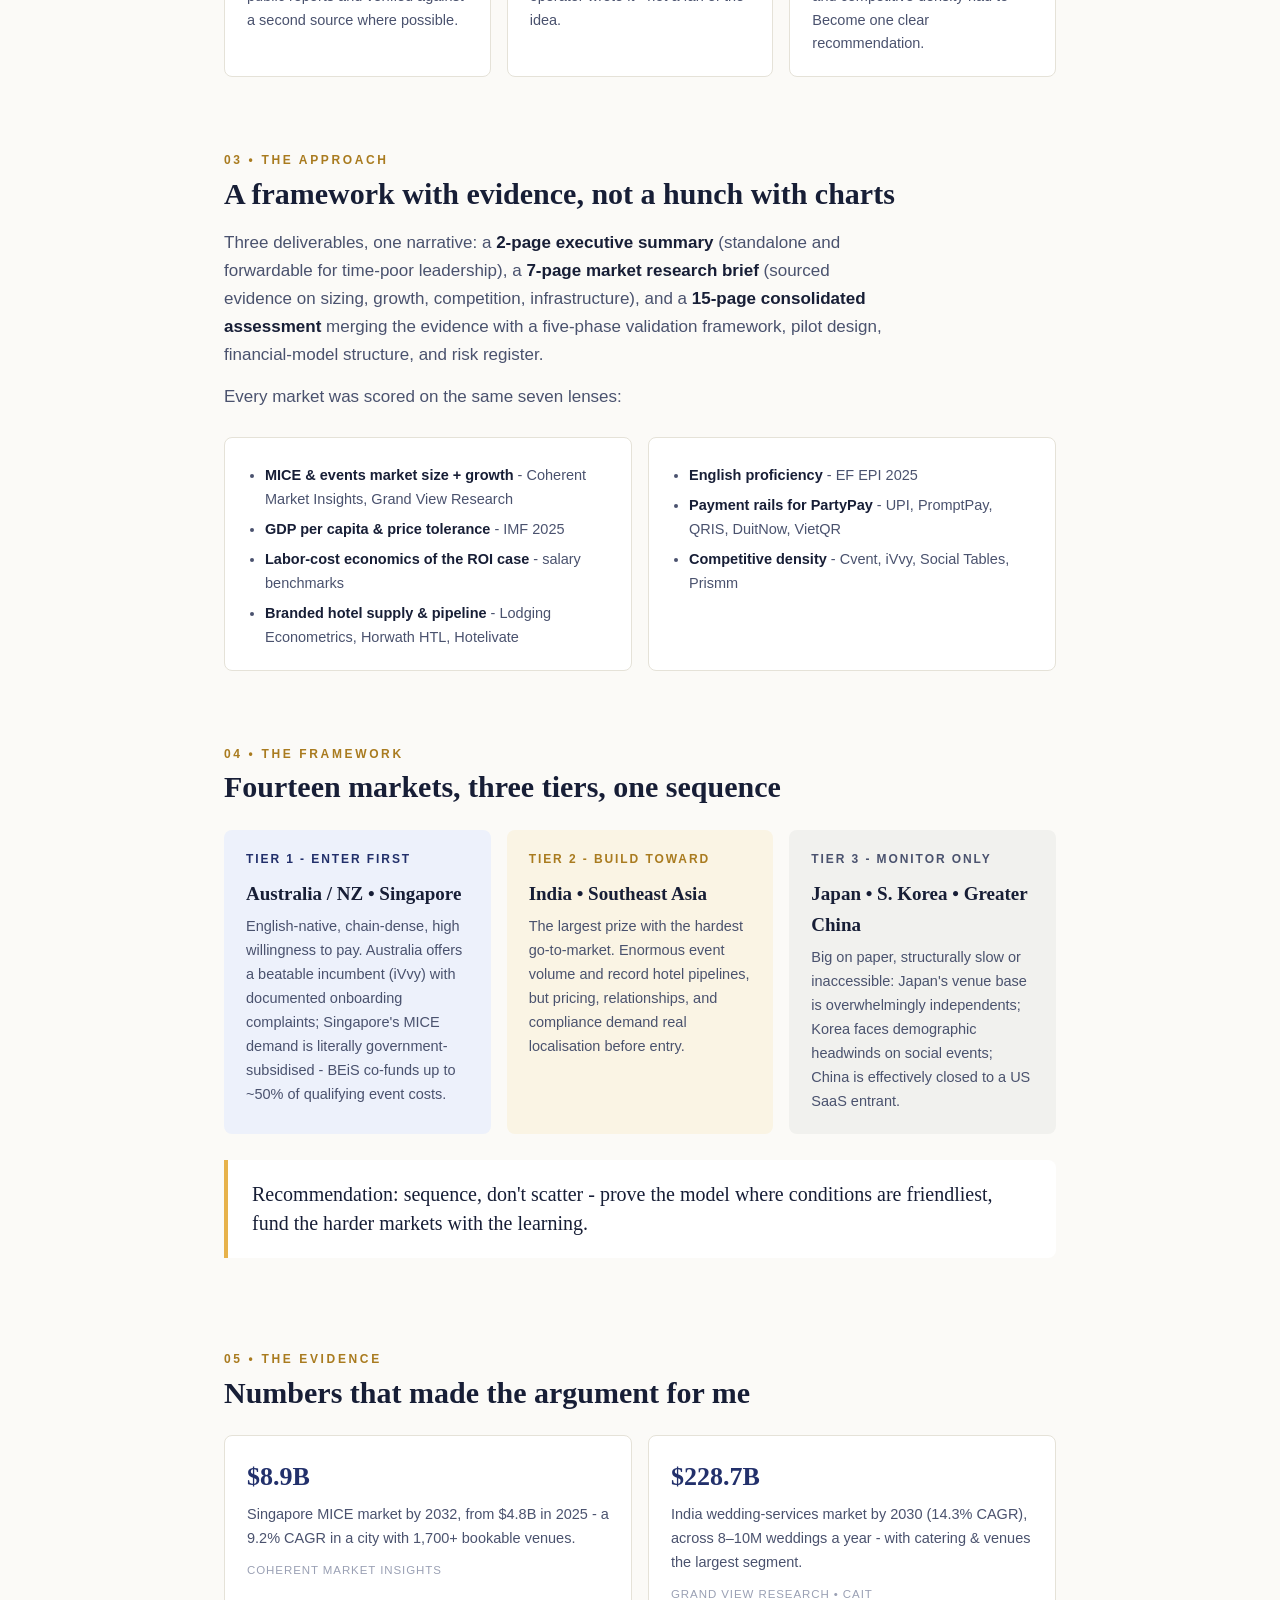
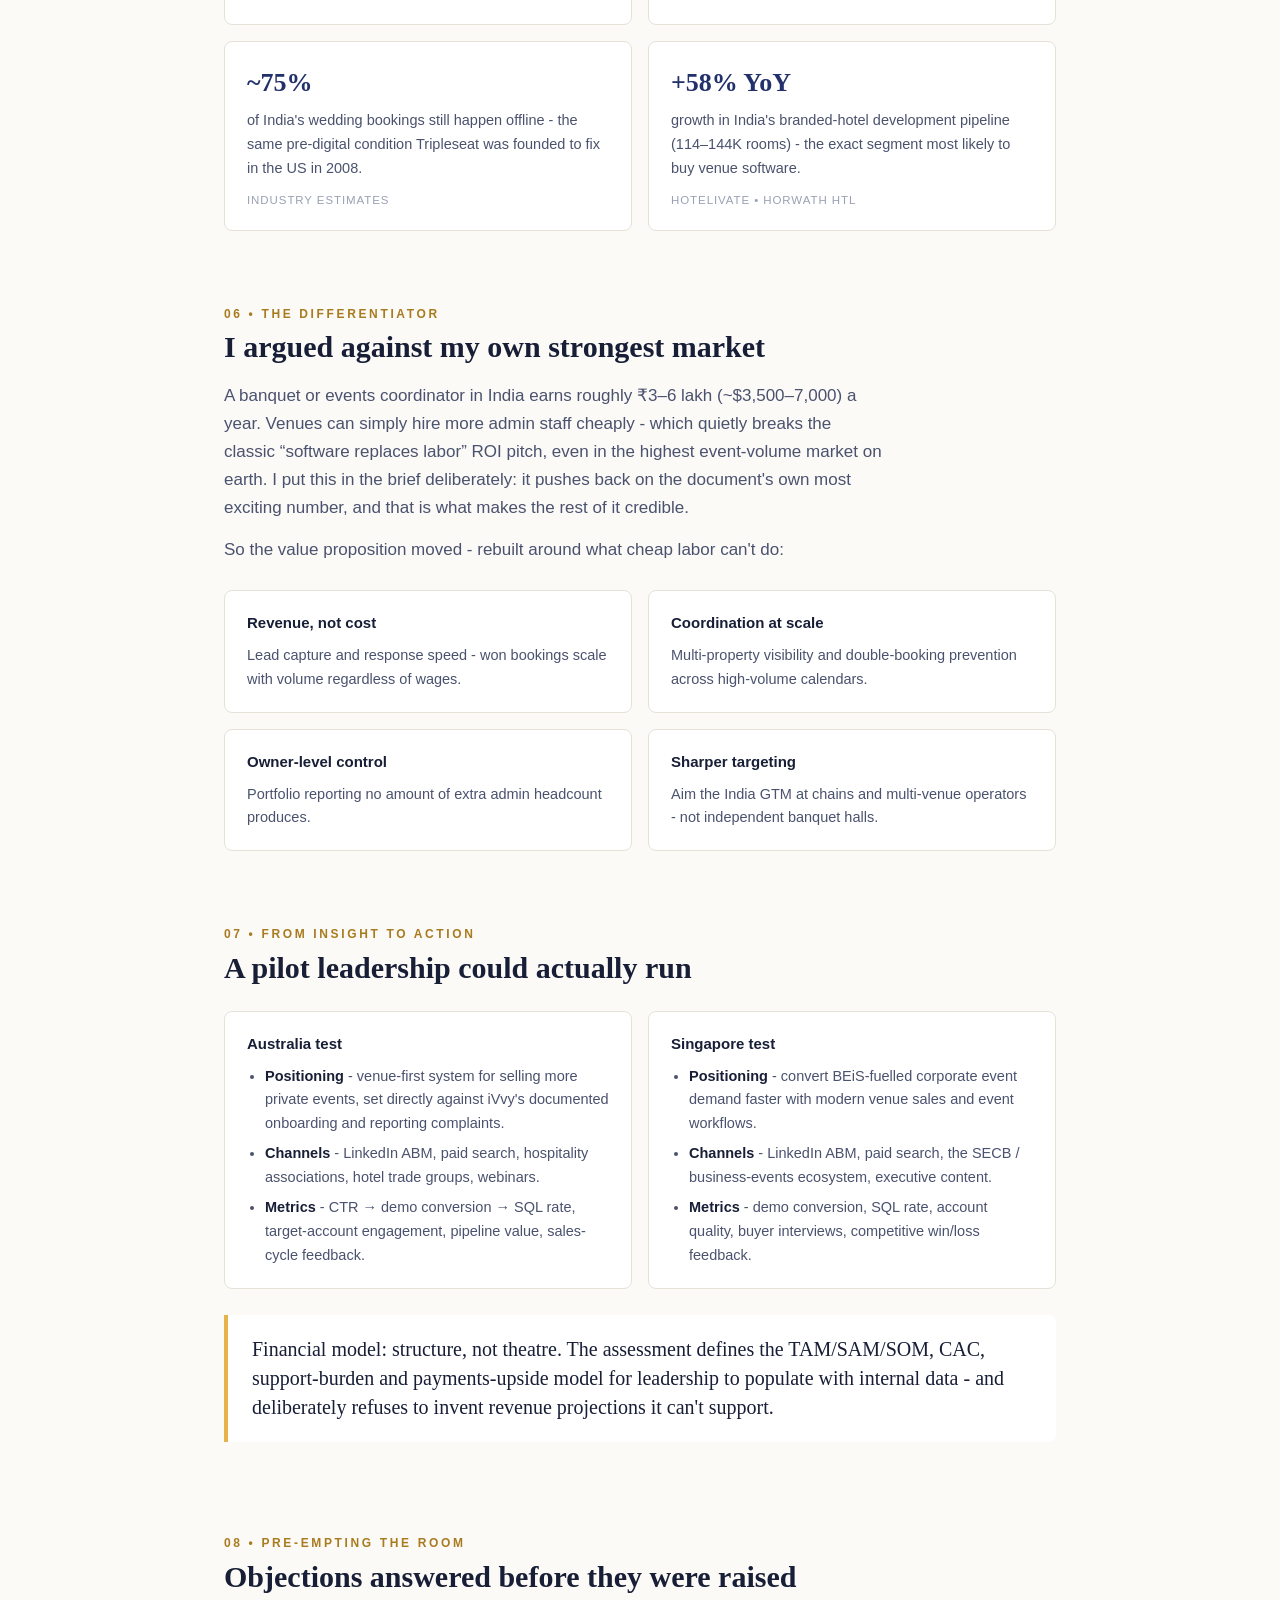
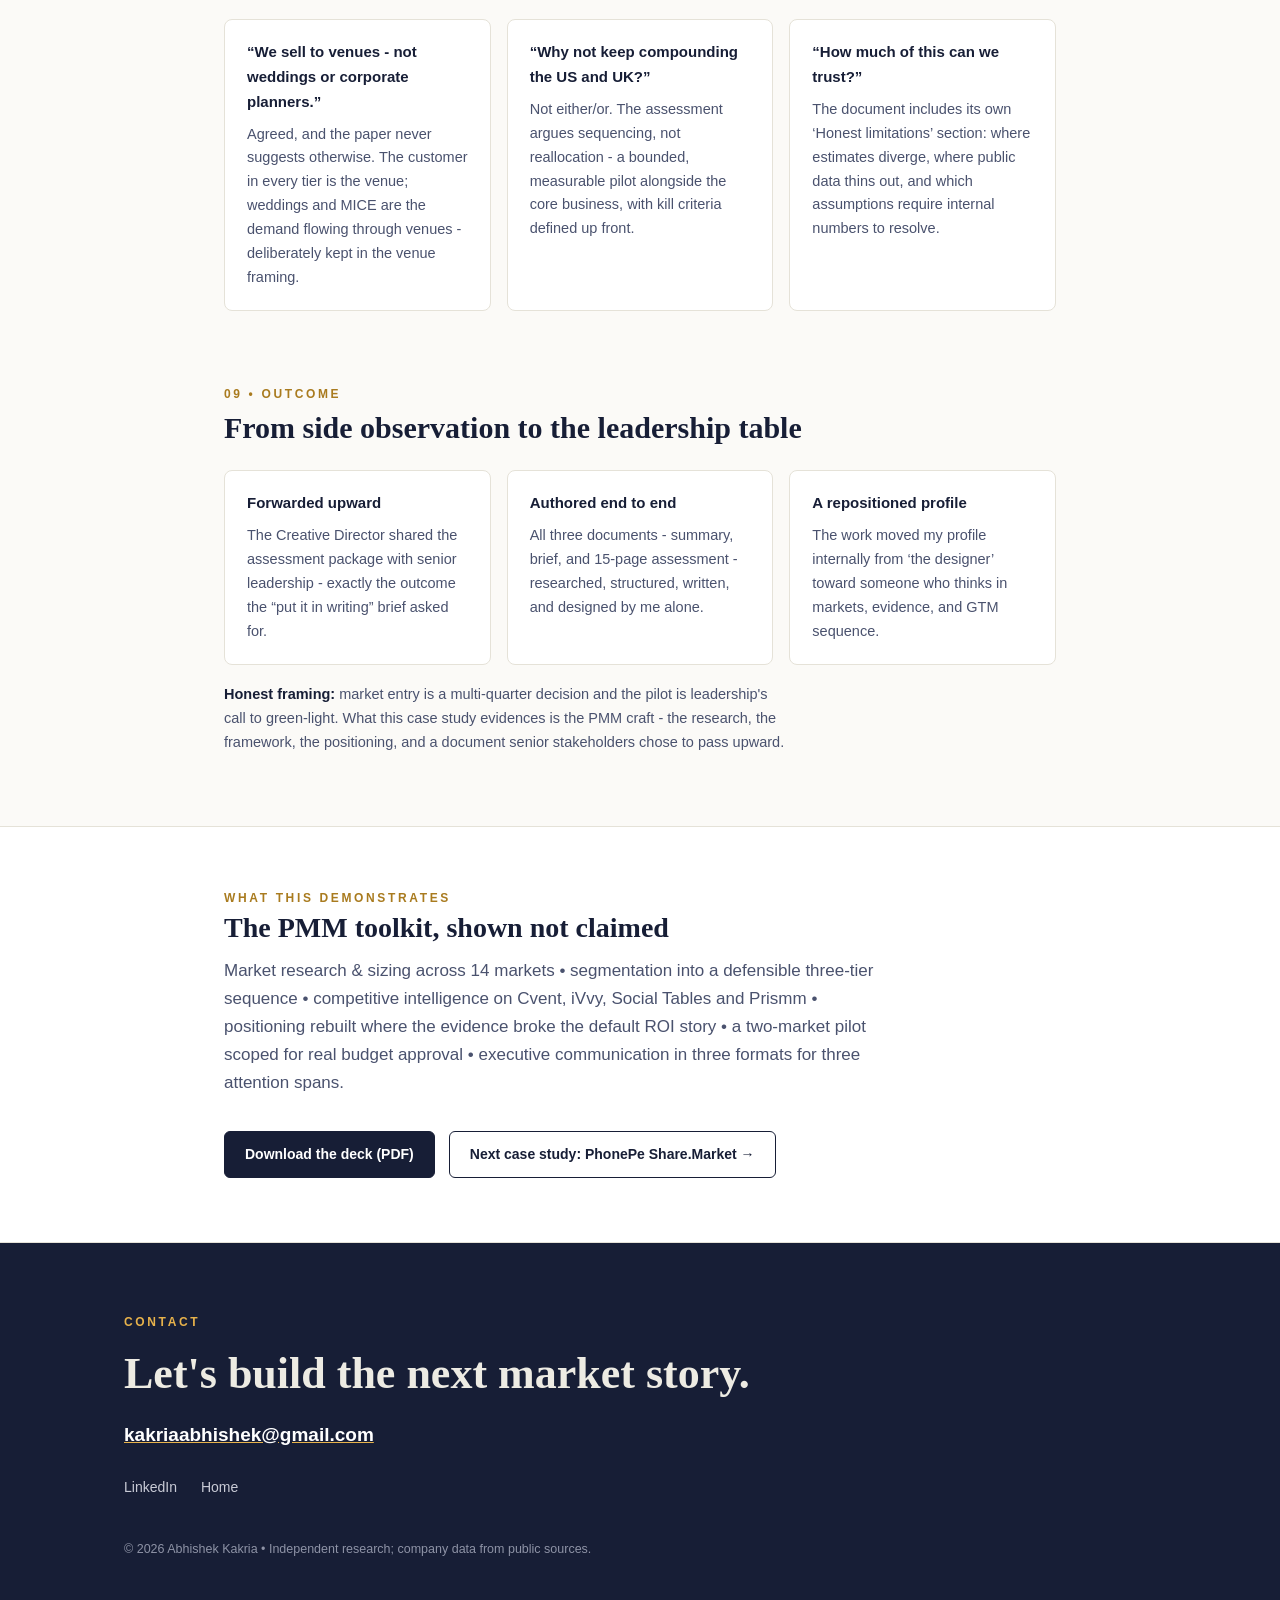
==== commit eb5665a3: "Update apac-expansion.html" ====
--- a/apac-expansion.html
+++ b/apac-expansion.html
@@ -3,8 +3,8 @@
 <head>
 <meta charset="UTF-8" />
 <meta name="viewport" content="width=device-width, initial-scale=1.0" />
-<title>Making the Case for APAC — Case Study · Abhishek Kakria</title>
-<meta name="description" content="How a self-initiated observation became a leadership-ready APAC market expansion assessment at Tripleseat — a product marketing case study." />
+<title>Making the Case for APAC - Case Study • Abhishek Kakria</title>
+<meta name="description" content="How a self-initiated observation became a leadership-ready APAC market expansion assessment at Tripleseat - a product marketing case study." />
 <link rel="preconnect" href="https://fonts.googleapis.com" />
 <link rel="preconnect" href="https://fonts.gstatic.com" crossorigin />
 <link href="https://fonts.googleapis.com/css2?family=Fraunces:ital,opsz,wght@0,9..144,500;0,9..144,600;0,9..144,700;1,9..144,500&family=Public+Sans:wght@400;600;700&display=swap" rel="stylesheet" />
@@ -26,12 +26,12 @@
 
   <section class="cs-hero apac">
     <div class="wrap">
-      <p class="eyebrow">Case study · B2B SaaS · Market entry</p>
+      <p class="eyebrow">Case study • B2B SaaS • Market entry</p>
       <h1>Making the case for APAC</h1>
       <p class="sub">
         How a self-initiated observation became a leadership-ready international market
-        expansion assessment at Tripleseat — researched, framed, and written end to end
-        by one person, from a design seat.
+        Expansion assessment at Tripleseat - researched, framed, and written end to end
+        By one person, from a design seat.
       </p>
       <div class="facts">
         <div><b>14</b><span>candidate markets</span></div>
@@ -49,58 +49,58 @@
 
   <section class="cs-section">
     <div class="wrap">
-      <span class="eyebrow">01 · Context</span>
+      <span class="eyebrow">01 • Context</span>
       <h2>A design seat, a market-sized observation</h2>
       <p>
         <strong>Tripleseat</strong> is a US-based event and venue management SaaS platform used by
-        restaurants, hotels, and unique venues to sell, plan, and run private events —
+        restaurants, hotels, and unique venues to sell, plan, and run private events -
         spanning lead capture, proposals, floorplans, and payments (PartyPay).
         My day job: Production Designer on the Floorplans team. A creative role,
-        not a strategy seat — and that distinction is the point of this story.
+        not a strategy seat - and that distinction is the point of this story.
       </p>
       <p>
         Working inside the product daily, I kept seeing signals that Tripleseat's category
-        problem — venues running high event volume on spreadsheets and phone calls —
-        existed at even larger scale across APAC, with no comparable incumbent.
+        Problem - venues running high event volume on spreadsheets and phone calls,
+        Existed at even larger scale across APAC, with no comparable incumbent.
         I pitched the observation to our Creative Director. The reply:
       </p>
-      <div class="callout">“Put it in writing — something I can forward to leadership.”</div>
-    </div>
-  </section>
-
-  <section class="cs-section">
-    <div class="wrap">
-      <span class="eyebrow">02 · The challenge</span>
+      <div class="callout">“Put it in writing - something I can forward to leadership.”</div>
+    </div>
+  </section>
+
+  <section class="cs-section">
+    <div class="wrap">
+      <span class="eyebrow">02 • The challenge</span>
       <h2>Turn enthusiasm into a decision-ready document</h2>
       <p>
         The question leadership actually needed answered: <strong>should Tripleseat expand into
-        APAC — and if so, where first, in what sequence, and validated how?</strong>
+        APAC - and if so, where first, in what sequence, and validated how?</strong>
       </p>
       <div class="grid-3">
         <div class="card">
           <h4>No mandate, no budget</h4>
           <p>Built entirely alongside my design workload. No analyst subscriptions, no research
-          team — every data point sourced from public reports and verified against a second
+          team - every data point sourced from public reports and verified against a second
           source where possible.</p>
         </div>
         <div class="card">
           <h4>A skeptical, senior audience</h4>
           <p>The document would travel without me in the room. It had to anticipate objections,
-          admit its own limitations, and read like an operator wrote it — not a fan of the idea.</p>
+          admit its own limitations, and read like an operator wrote it - not a fan of the idea.</p>
         </div>
         <div class="card">
           <h4>A genuinely open question</h4>
           <p>APAC is not one market. Fourteen candidate countries with wildly different price
-          tolerance, English proficiency, hotel infrastructure, and competitive density had to
-          become one clear recommendation.</p>
-        </div>
-      </div>
-    </div>
-  </section>
-
-  <section class="cs-section">
-    <div class="wrap">
-      <span class="eyebrow">03 · The approach</span>
+          Tolerance, English proficiency, hotel infrastructure, and competitive density had to
+          Become one clear recommendation.</p>
+        </div>
+      </div>
+    </div>
+  </section>
+
+  <section class="cs-section">
+    <div class="wrap">
+      <span class="eyebrow">03 • The approach</span>
       <h2>A framework with evidence, not a hunch with charts</h2>
       <p>
         Three deliverables, one narrative: a <strong>2-page executive summary</strong> (standalone and
@@ -112,15 +112,15 @@
       <p>Every market was scored on the same seven lenses:</p>
       <div class="grid-2">
         <div class="card"><ul>
-          <li><strong>MICE &amp; events market size + growth</strong> — Coherent Market Insights, Grand View Research</li>
-          <li><strong>GDP per capita &amp; price tolerance</strong> — IMF 2025</li>
-          <li><strong>Labor-cost economics of the ROI case</strong> — salary benchmarks</li>
-          <li><strong>Branded hotel supply &amp; pipeline</strong> — Lodging Econometrics, Horwath HTL, Hotelivate</li>
+          <li><strong>MICE &amp; events market size + growth</strong> - Coherent Market Insights, Grand View Research</li>
+          <li><strong>GDP per capita &amp; price tolerance</strong> - IMF 2025</li>
+          <li><strong>Labor-cost economics of the ROI case</strong> - salary benchmarks</li>
+          <li><strong>Branded hotel supply &amp; pipeline</strong> - Lodging Econometrics, Horwath HTL, Hotelivate</li>
         </ul></div>
         <div class="card"><ul>
-          <li><strong>English proficiency</strong> — EF EPI 2025</li>
-          <li><strong>Payment rails for PartyPay</strong> — UPI, PromptPay, QRIS, DuitNow, VietQR</li>
-          <li><strong>Competitive density</strong> — Cvent, iVvy, Social Tables, Prismm</li>
+          <li><strong>English proficiency</strong> - EF EPI 2025</li>
+          <li><strong>Payment rails for PartyPay</strong> - UPI, PromptPay, QRIS, DuitNow, VietQR</li>
+          <li><strong>Competitive density</strong> - Cvent, iVvy, Social Tables, Prismm</li>
         </ul></div>
       </div>
     </div>
@@ -128,33 +128,33 @@
 
   <section class="cs-section">
     <div class="wrap">
-      <span class="eyebrow">04 · The framework</span>
+      <span class="eyebrow">04 • The framework</span>
       <h2>Fourteen markets, three tiers, one sequence</h2>
       <div class="grid-3">
         <div class="band t1">
-          <h4>Tier 1 — Enter first</h4>
-          <b>Australia / NZ · Singapore</b>
+          <h4>Tier 1 - Enter first</h4>
+          <b>Australia / NZ • Singapore</b>
           <p>English-native, chain-dense, high willingness to pay. Australia offers a beatable
           incumbent (iVvy) with documented onboarding complaints; Singapore's MICE demand is
-          literally government-subsidised — BEiS co-funds up to ~50% of qualifying event costs.</p>
+          literally government-subsidised - BEiS co-funds up to ~50% of qualifying event costs.</p>
         </div>
         <div class="band t2">
-          <h4>Tier 2 — Build toward</h4>
-          <b>India · Southeast Asia</b>
+          <h4>Tier 2 - Build toward</h4>
+          <b>India • Southeast Asia</b>
           <p>The largest prize with the hardest go-to-market. Enormous event volume and record
           hotel pipelines, but pricing, relationships, and compliance demand real localisation
           before entry.</p>
         </div>
         <div class="band t3">
-          <h4>Tier 3 — Monitor only</h4>
-          <b>Japan · S. Korea · Greater China</b>
+          <h4>Tier 3 - Monitor only</h4>
+          <b>Japan • S. Korea • Greater China</b>
           <p>Big on paper, structurally slow or inaccessible: Japan's venue base is overwhelmingly
           independents; Korea faces demographic headwinds on social events; China is effectively
           closed to a US SaaS entrant.</p>
         </div>
       </div>
       <div class="callout">
-        Recommendation: sequence, don't scatter — prove the model where conditions are
+        Recommendation: sequence, don't scatter - prove the model where conditions are
         friendliest, fund the harder markets with the learning.
       </div>
     </div>
@@ -162,83 +162,83 @@
 
   <section class="cs-section">
     <div class="wrap">
-      <span class="eyebrow">05 · The evidence</span>
+      <span class="eyebrow">05 • The evidence</span>
       <h2>Numbers that made the argument for me</h2>
       <div class="grid-2">
         <div class="card">
           <span class="k">$8.9B</span>
-          <p>Singapore MICE market by 2032, from $4.8B in 2025 — a 9.2% CAGR in a city with
+          <p>Singapore MICE market by 2032, from $4.8B in 2025 - a 9.2% CAGR in a city with
           1,700+ bookable venues.</p>
           <p class="src">Coherent Market Insights</p>
         </div>
         <div class="card">
           <span class="k">$228.7B</span>
-          <p>India wedding-services market by 2030 (14.3% CAGR), across 8–10M weddings a year —
+          <p>India wedding-services market by 2030 (14.3% CAGR), across 8–10M weddings a year -
           with catering &amp; venues the largest segment.</p>
-          <p class="src">Grand View Research · CAIT</p>
+          <p class="src">Grand View Research • CAIT</p>
         </div>
         <div class="card">
           <span class="k">~75%</span>
-          <p>of India's wedding bookings still happen offline — the same pre-digital condition
+          <p>of India's wedding bookings still happen offline - the same pre-digital condition
           Tripleseat was founded to fix in the US in 2008.</p>
           <p class="src">Industry estimates</p>
         </div>
         <div class="card">
           <span class="k">+58% YoY</span>
-          <p>growth in India's branded-hotel development pipeline (114–144K rooms) — the exact
+          <p>growth in India's branded-hotel development pipeline (114–144K rooms) - the exact
           segment most likely to buy venue software.</p>
-          <p class="src">Hotelivate · Horwath HTL</p>
-        </div>
-      </div>
-    </div>
-  </section>
-
-  <section class="cs-section">
-    <div class="wrap">
-      <span class="eyebrow">06 · The differentiator</span>
+          <p class="src">Hotelivate • Horwath HTL</p>
+        </div>
+      </div>
+    </div>
+  </section>
+
+  <section class="cs-section">
+    <div class="wrap">
+      <span class="eyebrow">06 • The differentiator</span>
       <h2>I argued against my own strongest market</h2>
       <p>
         A banquet or events coordinator in India earns roughly ₹3–6 lakh (~$3,500–7,000) a year.
-        Venues can simply hire more admin staff cheaply — which quietly breaks the classic
+        Venues can simply hire more admin staff cheaply - which quietly breaks the classic
         “software replaces labor” ROI pitch, even in the highest event-volume market on earth.
         I put this in the brief deliberately: it pushes back on the document's own most exciting
         number, and that is what makes the rest of it credible.
       </p>
-      <p>So the value proposition moved — rebuilt around what cheap labor can't do:</p>
+      <p>So the value proposition moved - rebuilt around what cheap labor can't do:</p>
       <div class="grid-2">
-        <div class="card"><h4>Revenue, not cost</h4><p>Lead capture and response speed — won bookings scale with volume regardless of wages.</p></div>
+        <div class="card"><h4>Revenue, not cost</h4><p>Lead capture and response speed - won bookings scale with volume regardless of wages.</p></div>
         <div class="card"><h4>Coordination at scale</h4><p>Multi-property visibility and double-booking prevention across high-volume calendars.</p></div>
         <div class="card"><h4>Owner-level control</h4><p>Portfolio reporting no amount of extra admin headcount produces.</p></div>
-        <div class="card"><h4>Sharper targeting</h4><p>Aim the India GTM at chains and multi-venue operators — not independent banquet halls.</p></div>
-      </div>
-    </div>
-  </section>
-
-  <section class="cs-section">
-    <div class="wrap">
-      <span class="eyebrow">07 · From insight to action</span>
+        <div class="card"><h4>Sharper targeting</h4><p>Aim the India GTM at chains and multi-venue operators - not independent banquet halls.</p></div>
+      </div>
+    </div>
+  </section>
+
+  <section class="cs-section">
+    <div class="wrap">
+      <span class="eyebrow">07 • From insight to action</span>
       <h2>A pilot leadership could actually run</h2>
       <div class="grid-2">
         <div class="card">
           <h4>Australia test</h4>
           <ul>
-            <li><strong>Positioning</strong> — venue-first system for selling more private events, set directly against iVvy's documented onboarding and reporting complaints.</li>
-            <li><strong>Channels</strong> — LinkedIn ABM, paid search, hospitality associations, hotel trade groups, webinars.</li>
-            <li><strong>Metrics</strong> — CTR → demo conversion → SQL rate, target-account engagement, pipeline value, sales-cycle feedback.</li>
+            <li><strong>Positioning</strong> - venue-first system for selling more private events, set directly against iVvy's documented onboarding and reporting complaints.</li>
+            <li><strong>Channels</strong> - LinkedIn ABM, paid search, hospitality associations, hotel trade groups, webinars.</li>
+            <li><strong>Metrics</strong> - CTR → demo conversion → SQL rate, target-account engagement, pipeline value, sales-cycle feedback.</li>
           </ul>
         </div>
         <div class="card">
           <h4>Singapore test</h4>
           <ul>
-            <li><strong>Positioning</strong> — convert BEiS-fuelled corporate event demand faster with modern venue sales and event workflows.</li>
-            <li><strong>Channels</strong> — LinkedIn ABM, paid search, the SECB / business-events ecosystem, executive content.</li>
-            <li><strong>Metrics</strong> — demo conversion, SQL rate, account quality, buyer interviews, competitive win/loss feedback.</li>
+            <li><strong>Positioning</strong> - convert BEiS-fuelled corporate event demand faster with modern venue sales and event workflows.</li>
+            <li><strong>Channels</strong> - LinkedIn ABM, paid search, the SECB / business-events ecosystem, executive content.</li>
+            <li><strong>Metrics</strong> - demo conversion, SQL rate, account quality, buyer interviews, competitive win/loss feedback.</li>
           </ul>
         </div>
       </div>
       <div class="callout">
         Financial model: structure, not theatre. The assessment defines the TAM/SAM/SOM, CAC,
-        support-burden and payments-upside model for leadership to populate with internal data —
+        support-burden and payments-upside model for leadership to populate with internal data -
         and deliberately refuses to invent revenue projections it can't support.
       </div>
     </div>
@@ -246,18 +246,18 @@
 
   <section class="cs-section">
     <div class="wrap">
-      <span class="eyebrow">08 · Pre-empting the room</span>
+      <span class="eyebrow">08 • Pre-empting the room</span>
       <h2>Objections answered before they were raised</h2>
       <div class="grid-3">
         <div class="card">
-          <h4>“We sell to venues — not weddings or corporate planners.”</h4>
+          <h4>“We sell to venues - not weddings or corporate planners.”</h4>
           <p>Agreed, and the paper never suggests otherwise. The customer in every tier is the
-          venue; weddings and MICE are the demand flowing through venues — deliberately kept in
+          venue; weddings and MICE are the demand flowing through venues - deliberately kept in
           the venue framing.</p>
         </div>
         <div class="card">
           <h4>“Why not keep compounding the US and UK?”</h4>
-          <p>Not either/or. The assessment argues sequencing, not reallocation — a bounded,
+          <p>Not either/or. The assessment argues sequencing, not reallocation - a bounded,
           measurable pilot alongside the core business, with kill criteria defined up front.</p>
         </div>
         <div class="card">
@@ -271,16 +271,16 @@
 
   <section class="cs-section">
     <div class="wrap">
-      <span class="eyebrow">09 · Outcome</span>
+      <span class="eyebrow">09 • Outcome</span>
       <h2>From side observation to the leadership table</h2>
       <div class="grid-3">
-        <div class="card"><h4>Forwarded upward</h4><p>The Creative Director shared the assessment package with senior leadership — exactly the outcome the “put it in writing” brief asked for.</p></div>
-        <div class="card"><h4>Authored end to end</h4><p>All three documents — summary, brief, and 15-page assessment — researched, structured, written, and designed by me alone.</p></div>
+        <div class="card"><h4>Forwarded upward</h4><p>The Creative Director shared the assessment package with senior leadership - exactly the outcome the “put it in writing” brief asked for.</p></div>
+        <div class="card"><h4>Authored end to end</h4><p>All three documents - summary, brief, and 15-page assessment - researched, structured, written, and designed by me alone.</p></div>
         <div class="card"><h4>A repositioned profile</h4><p>The work moved my profile internally from ‘the designer’ toward someone who thinks in markets, evidence, and GTM sequence.</p></div>
       </div>
       <p style="margin-top:18px; font-size:14.5px;">
         <strong>Honest framing:</strong> market entry is a multi-quarter decision and the pilot is
-        leadership's call to green-light. What this case study evidences is the PMM craft — the
+        leadership's call to green-light. What this case study evidences is the PMM craft - the
         research, the framework, the positioning, and a document senior stakeholders chose to
         pass upward.
       </p>
@@ -292,10 +292,10 @@
       <span class="eyebrow">What this demonstrates</span>
       <h2>The PMM toolkit, shown not claimed</h2>
       <p style="color:var(--ink-soft); max-width:70ch;">
-        Market research &amp; sizing across 14 markets · segmentation into a defensible three-tier
-        sequence · competitive intelligence on Cvent, iVvy, Social Tables and Prismm · positioning
-        rebuilt where the evidence broke the default ROI story · a two-market pilot scoped for real
-        budget approval · executive communication in three formats for three attention spans.
+        Market research &amp; sizing across 14 markets • segmentation into a defensible three-tier
+        sequence • competitive intelligence on Cvent, iVvy, Social Tables and Prismm • positioning
+        rebuilt where the evidence broke the default ROI story • a two-market pilot scoped for real
+        budget approval • executive communication in three formats for three attention spans.
       </p>
       <div class="nav-next">
         <a class="btn solid" href="APAC_Expansion_Case_Study.pdf">Download the deck (PDF)</a>
@@ -315,7 +315,7 @@
       <a href="https://linkedin.com/in/abhishekkakria">LinkedIn</a>
       <a href="index.html">Home</a>
     </div>
-    <p class="fine">© 2026 Abhishek Kakria · Independent research; company data from public sources.</p>
+    <p class="fine">© 2026 Abhishek Kakria • Independent research; company data from public sources.</p>
   </div>
 </footer>
 
